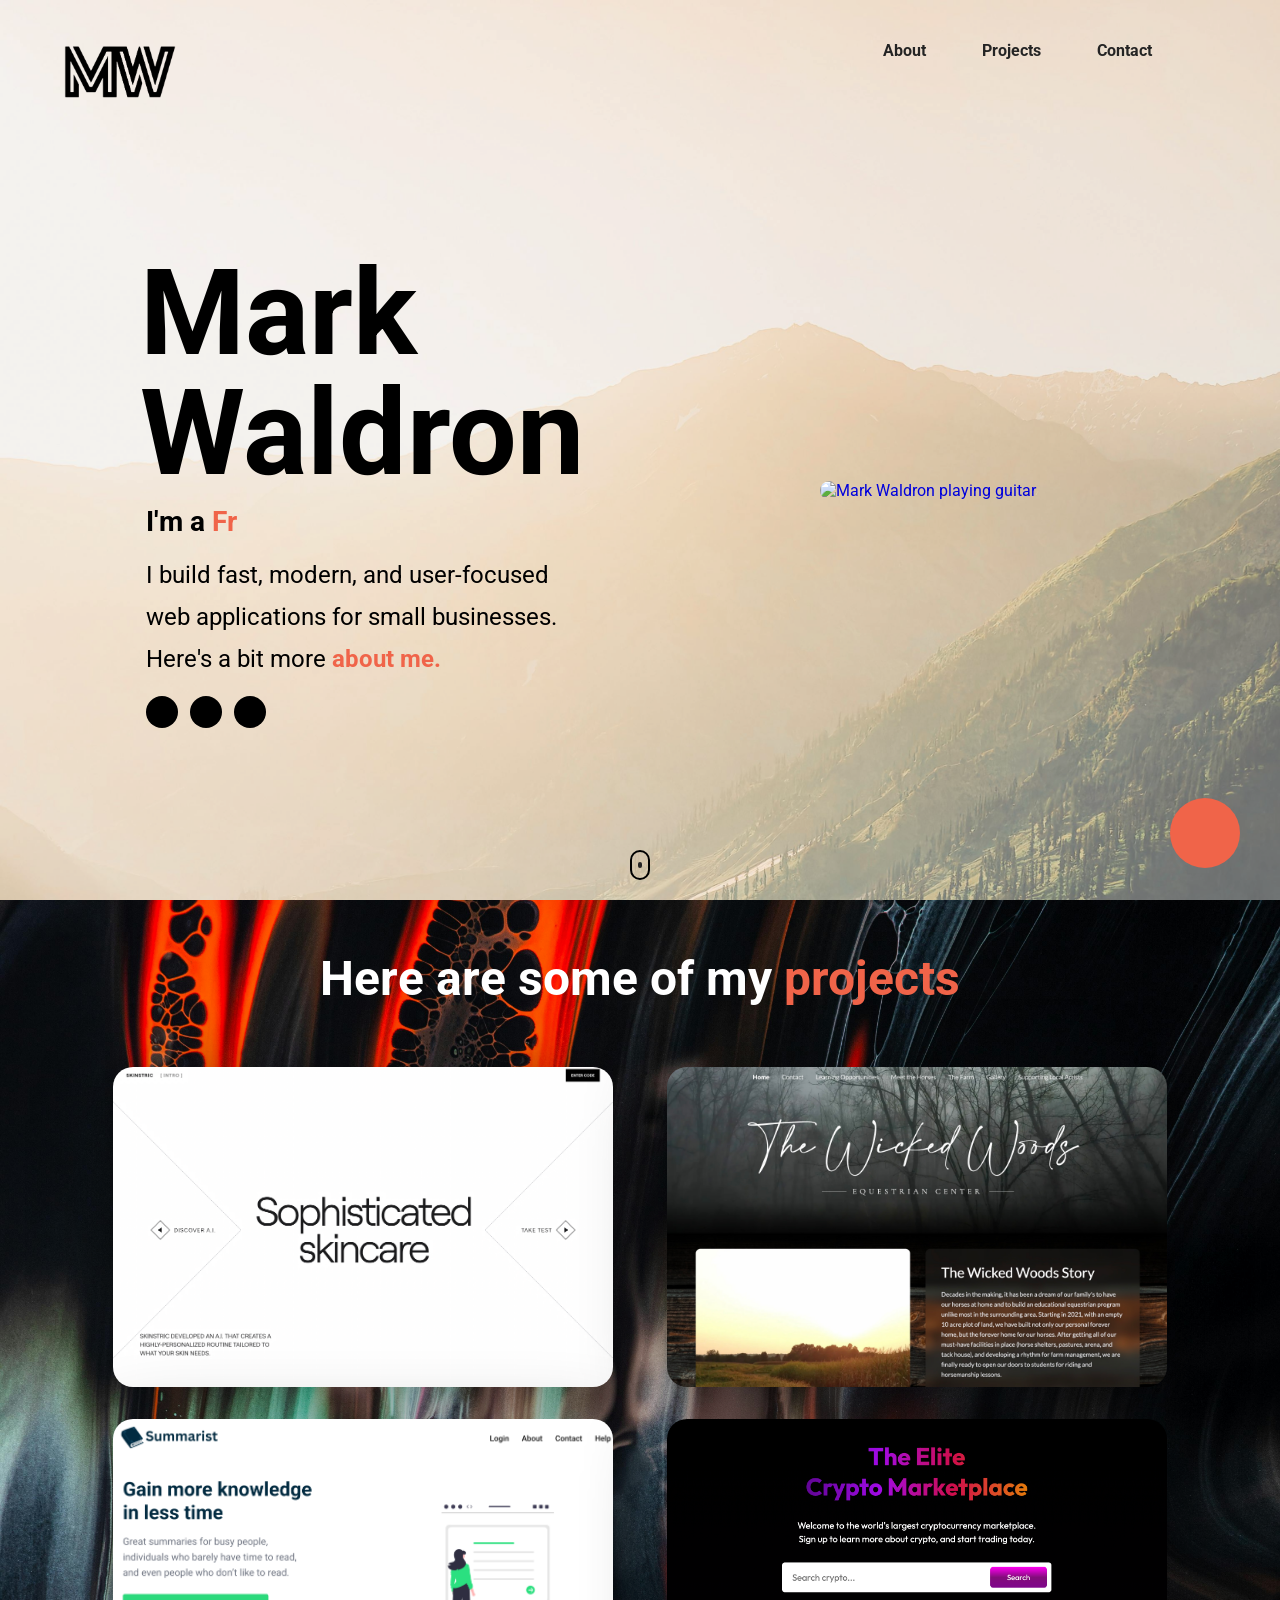
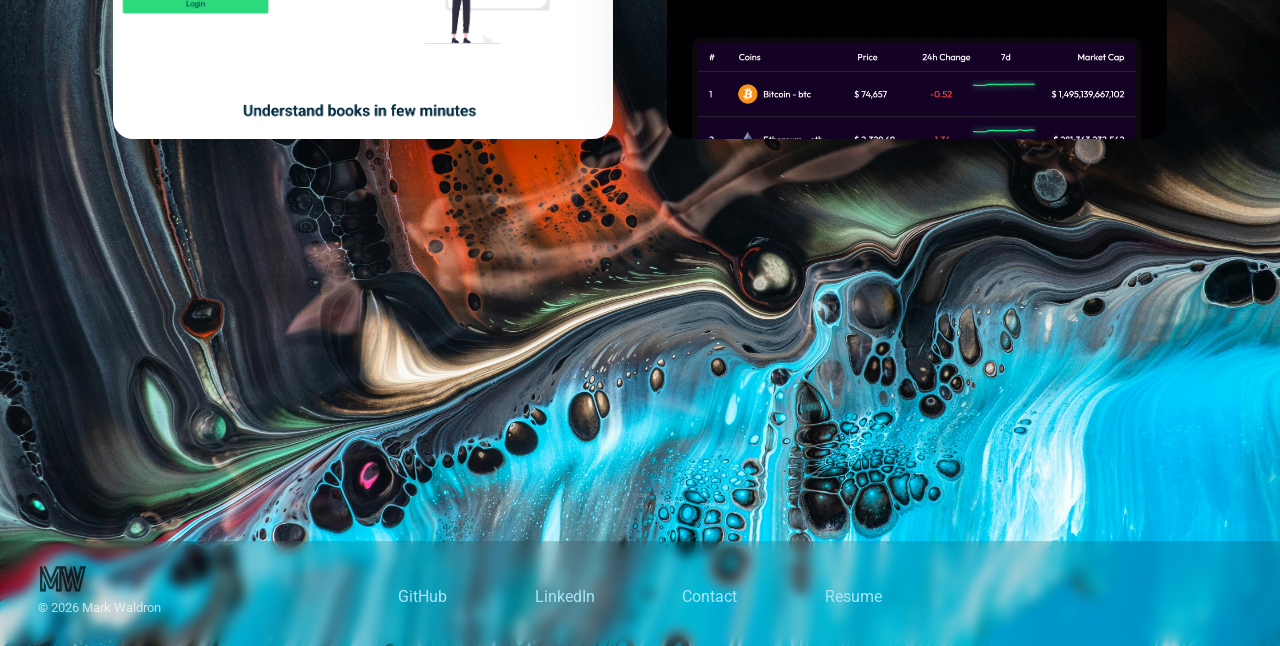
==== index.html @ e9e982b7 "menu close" ====
<!doctype html>
<html lang="en">
  <head>
    <meta charset="UTF-8" />
    <meta name="viewport" content="width=device-width, initial-scale=1.0" />
    <title>Mark Waldron</title>

    <link rel="stylesheet" href="styles.css" />

    <script
      src="https://kit.fontawesome.com/a09c87c1d7.js"
      crossorigin="anonymous"
    ></script>
  </head>

  <body>
    <!-- MATRIX BACKGROUND -->
    <canvas id="matrix-back"></canvas>
    <canvas id="matrix-mid"></canvas>
    <canvas id="matrix-front"></canvas>

    <section id="landing-page">
      <nav>
        <div class="logo-wrapper">
          <a href="about.html" class="page-link">
            <img
              id="personal-logo"
              class="logo"
              src="./assets/MW-Logo.png"
              alt="MW Logo"
            />
          </a>
        </div>

        <div class="nav__menu-btn" onclick="toggleMenu()">
          <span></span>
          <span></span>
          <span></span>
        </div>

        <ul class="nav__link--list">
          <li class="nav__link">
            <a
              href="about.html"
              class="nav__link--anchor page-link link__hover-effect link__hover-effect--black"
              onclick="toggleMenu()"
            >
              About
            </a>
          </li>

          <li class="nav__link" onclick="toggleMenu()">
            <a
              href="#projects"
              class="nav__link--anchor link__hover-effect link__hover-effect--black"
            >
              Projects
            </a>
          </li>

          <li
            class="nav__link"
            onclick="
              toggleModal();
              toggleMenu();
            "
          >
            <a
              href="javascript:void(0)"
              class="nav__link--anchor link__hover-effect link__hover-effect--black"
            >
              Contact
            </a>
          </li>

          <li
            class="nav__link click"
            onclick="
              toggleContrast();
              toggleMenu();
            "
          >
            <a
              href="javascript:void(0)"
              class="nav__link--anchor link__hover-effect link__hover-effect--black"
            >
              <span class="theme-toggle">
                <!-- Desktop (icon only) -->
                <span class="desktop-only">
                  <i class="fa-solid fa-circle-half-stroke"></i>
                </span>

                <!-- Mobile (icon + text) -->
                <span class="mobile-only">
                  <i class="fa-solid fa-circle-half-stroke"></i>
                  <span class="theme-text">Dark Mode</span>
                </span>
              </span>
            </a>
          </li>
        </ul>
      </nav>

      <header class="header">
        <div class="header__container">
          <!-- LEFT: TEXT -->
          <div class="header__content">
            <h1 class="title">Mark Waldron</h1>

            <h2 class="subtitle">I'm a <span class="typing orange"></span></h2>

            <p class="header__para">
              I build fast, modern, and user-focused web applications for small
              businesses.
              <br />
              Here's a bit more
              <b><a href="about.html" class="orange page-link">about me.</a></b>
            </p>

            <div class="social__list">
              <a
                href="https://www.linkedin.com/in/mark-waldron-449940158"
                target="_blank"
                class="social__link click"
              >
                <i class="fa-brands fa-linkedin"></i>
              </a>

              <a
                href="https://github.com/markwaldron7string"
                target="_blank"
                class="social__link click"
              >
                <i class="fa-brands fa-github"></i>
              </a>

              <a
                href="./assets/resume.docx.pdf"
                target="_blank"
                class="social__link click"
              >
                <i class="fa-solid fa-file-lines"></i>
              </a>
            </div>
          </div>

          <!-- RIGHT: IMAGE -->
          <div class="header__img-wrapper">
            <a href="about.html" class="page-link">
              <img
                src="./assets/8string.png"
                alt="Mark Waldron playing guitar"
                class="header__img"
              />
            </a>
          </div>
        </div>
      </header>

      <button class="mail__btn click" onclick="openModalFromBottom()">
        <i class="fa-solid fa-envelope"></i>
      </button>

      <a
        href="#projects"
        class="scroll"
        class="page-link"
        onclick="scrollToProjects(event)"
      >
        <div class="scroll__icon"></div>
      </a>

      <!-- MODAL -->
      <div class="modal">
        <div class="modal__half modal__about">
          <h3 class="modal__title">Mark Waldron</h3>
          <h4 class="modal__sub-title">Frontend Software Engineer</h4>
          <p class="modal__para">
            I help bring ideas to life through clean, modern websites that are
            fast, responsive, and easy to use. I work primarily with React and
            Next.js to build interfaces that not only look great, but perform
            reliably across devices.
            <br /><br />
            Whether you need a new site, a redesign, or improvements to an
            existing product, I focus on delivering solutions that feel polished
            and professional.
            <br /><br />
            Let's build something great together.
          </p>
        </div>

        <div class="modal__half modal__contact">
          <i class="fas fa-times modal__exit click" onclick="toggleModal()"></i>

          <h3 class="modal__title">Let's chat!</h3>
          <h4 class="modal__sub-title">I'm open to opportunities.</h4>

          <form id="contact__form">
            <input class="input" name="name" placeholder="Name" required />
            <input class="input" name="email" placeholder="Email" required />
            <textarea
              class="input"
              name="message"
              placeholder="Message"
              required
            ></textarea>

            <input
              type="hidden"
              name="_subject"
              value="New message from your website!"
            />

            <button class="form__submit">Submit</button>
          </form>

          <div class="modal__overlay modal__overlay--loading">
            <i class="fas fa-spinner"></i>
          </div>

          <div class="modal__overlay modal__overlay--success">
            Message sent! I'll get back to you soon.
          </div>
        </div>
      </div>
    </section>

    <!-- PROJECTS -->
    <div class="projects-section__wrapper">
      <section id="projects">
        <div class="container">
          <div class="row">
            <h1 class="section__title">
              <span class="white">Here are some of my</span>
              <span class="orange">projects</span>
            </h1>
            <ul class="project__list">
              <!-- Skinstric -->
              <li class="project reveal">
                <a
                  href="https://skinstric-app-tau.vercel.app/"
                  target="_blank"
                  class="project__link"
                >
                  <div class="project__wrapper">
                    <button class="project__info-btn">
                      <i class="fa-solid fa-info"></i>
                    </button>
                    <img
                      src="./assets/skinstric.png"
                      class="project__img"
                      alt="Skinstric"
                    />
                    <div class="project__wrapper--bg"></div>
                    <div class="project__description">
                      <h3 class="project__description--title">Skinstric</h3>
                      <h4 class="project__description--sub-title">
                        React, Next.js, Tailwind, AI Integration
                      </h4>
                      <p class="project__description--para">
                        AI-powered skincare analysis app with personalized
                        recommendations.
                      </p>
                    </div>
                  </div>
                </a>
              </li>
              <!-- Wicked Woods -->
              <li class="project reveal">
                <a
                  href="https://www.thewickedwoodsec.com/"
                  target="_blank"
                  class="project__link"
                >
                  <div class="project__wrapper">
                    <button class="project__info-btn">
                      <i class="fa-solid fa-info"></i>
                    </button>
                    <img
                      src="./assets/WickedWoods.jpg"
                      class="project__img"
                      alt="WickedWoods"
                    />
                    <div class="project__wrapper--bg"></div>
                    <div class="project__description">
                      <h3 class="project__description--title">
                        The Wicked Woods
                      </h3>
                      <h4 class="project__description--sub-title">
                        React, Next.js, Tailwind, Resend API Integration
                      </h4>
                      <p class="project__description--para">
                        Equestrian center for horse riding lessons and boarding.
                      </p>
                    </div>
                  </div>
                </a>
              </li>
              <!-- Summarist -->
              <li class="project reveal">
                <a
                  href="https://advanced-virtual-internship-pied.vercel.app/"
                  target="_blank"
                  class="project__link"
                >
                  <div class="project__wrapper">
                    <button class="project__info-btn">
                      <i class="fa-solid fa-info"></i>
                    </button>
                    <img
                      src="./assets/summarist.png"
                      class="project__img"
                      alt="Summarist"
                    />
                    <div class="project__wrapper--bg"></div>
                    <div class="project__description">
                      <h3 class="project__description--title">
                        Summarist Library
                      </h3>
                      <h4 class="project__description--sub-title">
                        React, Firebase, API Integration
                      </h4>
                      <p class="project__description--para">
                        Digital library platform that delivers summarized books
                        with authentication, dynamic routing, and clean UI
                        flows.
                      </p>
                    </div>
                  </div>
                </a>
              </li>
              <!-- Cryptogram -->
              <li class="project reveal">
                <a
                  href="https://cryptogram-six.vercel.app/"
                  target="_blank"
                  class="project__link"
                >
                  <div class="project__wrapper">
                    <button class="project__info-btn">
                      <i class="fa-solid fa-info"></i>
                    </button>
                    <img
                      src="./assets/cryptogram.png"
                      class="project__img"
                      alt="Cryptogram"
                    />
                    <div class="project__wrapper--bg"></div>
                    <div class="project__description">
                      <h3 class="project__description--title">Cryptogram</h3>
                      <h4 class="project__description--sub-title">
                        React, APIs, Charting
                      </h4>
                      <p class="project__description--para">
                        Cryptocurrency dashboard with live market data, trend
                        visualization, and interactive charts.
                      </p>
                    </div>
                  </div>
                </a>
              </li>

              <!-- Ultraverse -->
              <li class="project reveal">
                <a
                  href="https://mark-internship.vercel.app/"
                  target="_blank"
                  class="project__link"
                >
                  <div class="project__wrapper">
                    <button class="project__info-btn">
                      <i class="fa-solid fa-info"></i>
                    </button>
                    <img
                      src="./assets/ultraverse.png"
                      class="project__img"
                      alt="Ultraverse"
                    />
                    <div class="project__wrapper--bg"></div>
                    <div class="project__description">
                      <h3 class="project__description--title">
                        Ultraverse NFT
                      </h3>
                      <h4 class="project__description--sub-title">
                        React, APIs, Animations (AOS)
                      </h4>
                      <p class="project__description--para">
                        NFT landing page with modern design, animations, and
                        responsive layout showcasing digital assets.
                      </p>
                    </div>
                  </div>
                </a>
              </li>
            </ul>
          </div>
        </div>
      </section>
      <footer>
        <div class="container">
          <div class="row footer__row">
            <div class="footer__social--list">
              <a
                href="https://github.com/markwaldron7string"
                target="_blank"
                class="footer__social--link"
              >
                <i class="fa-brands fa-github"></i>
                <span>GitHub</span>
              </a>
              <a
                href="https://www.linkedin.com/in/mark-waldron-449940158"
                target="_blank"
                class="footer__social--link"
              >
                <i class="fa-brands fa-linkedin"></i>
                <span>LinkedIn</span>
              </a>
              <a href="#" onclick="toggleModal()" class="footer__social--link">
                <i class="fa-solid fa-envelope"></i>
                <span>Contact</span>
              </a>
              <a
                href="./assets/resume.docx.pdf"
                target="_blank"
                class="footer__social--link"
              >
                <i class="fa-solid fa-file-lines"></i>
                <span>Resume</span>
              </a>
            </div>
          </div>
          <div class="footer__copyright">
            © 2026 Mark Waldron
            <a href="about.html" class="page-link">
              <img
                class="footer__logo--img logo"
                src="./assets/MW-Logo.png"
                alt="MW Logo"
              />
            </a>
          </div>
        </div>
      </footer>
    </div>
    <script src="index.js?v=4"></script>
    <div class="page-transition"></div>
  </body>
</html>
---- styles.css ----
@import url("https://fonts.googleapis.com/css2?family=Roboto:ital,wght@0,100..900;1,100..900&display=swap");

* {
  margin: 0;
  padding: 0;
  box-sizing: border-box;
  font-family: "Roboto", sans-serif;
}

html {
  scroll-behavior: smooth;
  cursor: default;
}

body {
  margin: 0;
  background-color: white;
  transition: transform 0.4s ease, opacity 0.4s ease;
}

body.page-loaded {
  opacity: 1;
}

/* streak color */
:root {
  --matrix-color: 255, 55, 0;
}

body::after {
  content: "";
  position: fixed;
  inset: 0;
  pointer-events: none;
  z-index: -1;

  /* center is clearer, edges darker */
  background: radial-gradient(
    circle at center,
    rgba(0, 0, 0, 0) 0%,
    rgba(0, 0, 0, 0.3) 60%,
    rgba(0, 0, 0, 0.7) 100%
  );

  opacity: 0;
  transition: opacity 0.6s ease;
}

.dark-theme body::after {
  opacity: 1;
}

#personal-logo {
  width: 120px;
  height: auto;
  margin: 0 auto;
  padding-top: 48px;
  position: relative;
}

.subtitle {
  font-size: 28px;
  margin-bottom: 16px;
  padding-left: 6px;
}

li {
  list-style-type: none;
}

p {
  line-height: 1.5;
  font-size: 16px;
}

a {
  text-decoration: none;
}

button {
  cursor: pointer;
}

section {
  background-color: transparent;
  transition: all 300ms ease;
}

input,
textarea {
  width: 100%;
  background-color: #242424;
  color: white;
  outline: none;
  border: 1px solid #c0c4cc;
  border-top: none;
  border-left: none;
  border-right: none;
  height: 40px;
  transition: all 300ms ease;
}

textarea {
  resize: vertical;
  height: 100px;
  margin-top: 8px;
}

label {
  font-size: 14px;
  font-weight: bold;
}

input:hover,
textarea:hover {
  border-color: #dcdfe6;
}

input:focus,
textarea:focus {
  border-color: #f06449;
}

.container {
  padding: 50px 0;
  width: 100%;
}

.row {
  width: 100%;
  max-width: 1100px;
  margin: 0 auto;
  padding: 0 12px;
}

.click {
  cursor: pointer;
  transition: all 300ms ease;
}

.click:hover {
  transform: scale(1.1);
}

.click:active {
  transform: scale(0.8);
}

.title {
  font-size: 120px;
  margin-bottom: 12px;
  text-align: left;
  line-height: 1;
}

.white {
  color: white;
}
.orange {
  color: #f06449 !important;
}

#personal-logo {
  transform: none !important;
}

.link__hover-effect {
  position: relative;
}

.link__hover-effect:after {
  content: "";
  position: absolute;
  bottom: -3px;
  height: 3px;
  width: 0;
  right: 0;
  transition: all 300ms ease;
}

.link__hover-effect--white:after {
  background-color: #fff;
}

.link__hover-effect--black:after {
  background-color: #242424;
}

.link__hover-effect:hover:after {
  left: 0;
  width: 100%;
}

nav,
.scroll,
.header {
  opacity: 1;
  visibility: visible;
  transition: opacity 0.3s ease;
}

.modal--open .scroll,
.modal--open .header {
  opacity: 0;
  visibility: hidden;
  transition: all 400ms;
}
.dark-theme .title {
  color: rgba(240, 100, 73, 0.15); /* faint fill */

  text-shadow:
    0 0 1px rgba(240, 100, 73, 0.6),
    0 0 12px rgba(240, 100, 73, 0.6),
    0 0 24px rgba(240, 100, 73, 0.5);
}

.dark-theme .section__title,
.dark-theme .section__sub-title,
.dark-theme .subtitle,
.dark-theme .nav__link--anchor,
.dark-theme .fa-circle-half-stroke,
.dark-theme .header__para {
  color: white;
}
.dark-theme {
  background-color: #0a0a0a;
}
.dark-theme #matrix {
  opacity: 1;
}
.dark-theme .logo {
  filter: brightness(0) saturate(100%) invert(53%) sepia(79%) saturate(495%) hue-rotate(327deg) brightness(96%) contrast(92%);
}
.dark-theme .scroll__icon {
  border-color: white;
}
.dark-theme .scroll__icon:after,
.dark-theme .link__hover-effect--black:after {
  background-color: white;
}
.dark-theme .mail__btn {
  background-color: #f06449;
  color: black;
}
.dark-theme .mail__btn:hover {
  transform: translateY(-4px);
  box-shadow: 0 10px 25px rgb(190, 110, 48);
}
.dark-theme .orange {
  color: #ff7a5c;
  text-shadow: 0 0 10px rgba(240, 100, 73, 0.4);
}
.dark-theme .social__link {
  color: black;
}

.reveal {
  opacity: 0;
  transform: translateY(40px);
  transition: all 0.8s ease;
}

.reveal--visible {
  opacity: 1;
  transform: translateY(0);
}

.project:nth-child(1) { transition-delay: 0.1s; }
.project:nth-child(2) { transition-delay: 0.2s; }
.project:nth-child(3) { transition-delay: 0.3s; }
.project:nth-child(4) { transition-delay: 0.4s; }

/*

    LANDING PAGE

*/

#landing-page,
.projects-section__wrapper {
  overflow: hidden;
}

#landing-page {
  position: relative;
  min-height: 100svh;
  display: flex;
  flex-direction: column;
  height: auto;
  overflow: hidden;
  z-index: 0;
  background-image: url('./assets/landing.jpg');
  background-size: cover;
  background-position: center;
  background-repeat: no-repeat;
}

#landing-page::before {
  content: "";
  position: absolute;
  inset: 0;
  background: rgba(255, 255, 255, 0.35);
  pointer-events: none;
  z-index: 0;
}

nav,
.header {
  position: relative;
  z-index: 1;
}

.projects-section__wrapper {
  position: relative;
  min-height: 100vh;
  background-image: url('./assets/projects.jpg');
  background-size: cover;
  background-position: center;
  background-repeat: no-repeat;
}

.dark-theme .projects-section__wrapper {
  background: none !important;
}

.projects-section__wrapper::before {
  display: none;
}

#projects {
  position: relative;
}

#projects::before {
  content: "";
  position: absolute;
  inset: 0;
  z-index: 1;
  pointer-events: none;
}

#projects .container {
  position: relative;
  z-index: 2;
}

.dark-theme #landing-page {
  background: none;
}

.dark-theme #landing-page::before {
  display: none !important;
}

#matrix {
  position: fixed;
  top: 0;
  left: 0;
  width: 100%;
  height: 100%;
  z-index: -1;
  opacity: 0;
  transition: opacity 0.9s ease;
}

#matrix-back,
#matrix-mid,
#matrix-front {
  position: fixed;
  top: 0;
  left: 0;
  width: 100%;
  height: 100%;
  pointer-events: none;
  opacity: 0;
  transition: opacity 0.6s ease;
}

#matrix-back {
  z-index: -3;
  filter: blur(1px);
}

#matrix-mid {
  z-index: -2;
  filter: blur(1px);
}

#matrix-front {
  z-index: -1;
  filter: blur(1px);
}

.dark-theme #matrix-back,
.dark-theme #matrix-mid,
.dark-theme #matrix-front {
  opacity: 1;
}

.header {
  min-height: 100svh;
  display: flex;
  align-items: center;
  justify-content: center;
  width: 100%;
  padding: 100px 20px 40px;
  position: relative;
  z-index: 2;
}

.header__para {
  font-size: 24px;
  line-height: 1.75;
  max-width: 450px;
  padding-left: 6px;
}

.header__container {
  display: flex;
  align-items: center;
  justify-content: space-between;
  gap: 48px;
  width: 100%;
  max-width: 1000px;
  transform: translateY(-40px);
}

/* TEXT SIDE */
.header__content {
  flex: 1;
}

/* IMAGE SIDE */
.header__img-wrapper {
  flex: 1;
  max-width: 320px;
  width: 100%;
}

.header__img {
  width: 100%;
  max-width: 100%;
  height: auto;
  display: block;
  border-radius: 16px;
  object-fit: cover;

  /* subtle premium effect */
  filter: grayscale(10%) contrast(105%);
  transition: all 0.3s ease;
}

.header__img:hover {
  filter: none;
  transform: scale(1.02);
}

.social__list {
  margin-top: 16px;
  display: flex;
  padding-left: 6px;
}

.social__link {
  background-color: black;
  color: white;
  padding: 6px;
  width: 32px;
  height: 32px;
  font-size: 20px;
  margin-right: 12px;
  display: flex;
  justify-content: center;
  align-items: center;
  border-radius: 50%;
}
.dark-theme .social__link {
  background-color: rgb(216, 216, 216);
  color: black;
  font-size: 21px;
}

.mail__btn {
  width: 70px;
  height: 70px;
  font-size: 32px;
  border-radius: 50%;
  border: none;
  background-color: #f06449;
  color: white;
  position: fixed;
  z-index: 1000;
  bottom: 32px;
  right: 40px;
  transition:
    transform 0.3s ease,
    box-shadow 0.3s ease;
}
.mail__btn:hover {
  transform: translateY(-4px);
  box-shadow: 0 10px 25px rgba(0, 0, 0, 0.3);
}

.scroll {
  position: absolute;
  pointer-events: auto;
  z-index: 10;
  bottom: 20px;
  left: 50%;
  transform: translateX(-50%);
}

.scroll__icon {
  width: 20px;
  height: 30px;
  border: 2px solid black;
  border-radius: 24px;
  display: flex;
  align-items: center;
  justify-content: center;
}

.scroll__icon:after {
  content: "";
  width: 4px;
  height: 6px;
  background-color: #242424;
  border-radius: 2px;
  animation: scroll 1000ms infinite alternate-reverse;
}

@keyframes scroll {
  0% {
    transform: translateY(3px);
  }

  100% {
    transform: translateY(-3px);
  }
}

/*

    NAVIGATION

*/

nav {
  display: flex;
  justify-content: space-between;
  align-items: center;
  position: relative;
  z-index: 2;
  width: 100%;
  max-width: 1200px;
  margin: 0 auto;
  height: 100px;
  padding: 0 20px;
}

.nav__close {
  top: 24px;
  right: 24px;
  font-size: 28px;
  cursor: pointer;
}

.nav__link--list {
  display: flex;
  align-items: center;
  gap: 32px;
  margin-left: auto;
  z-index: 1000;
}

.nav__link {
  margin: 0 12px;
}

.nav__link--anchor {
  text-decoration: none;
  font-size: 16px;
  color: #242424;
  font-weight: 700;
  display: inline-block;
  transition: transform 0.25s ease;
}
.nav__link--anchor::after {
  display: none;
}
.nav__link--anchor:hover {
  transform: scale(1.15);
}

.fa-circle-half-stroke {
  font-size: 20px;
}

/* HAMBURGER */
.nav__menu-btn {
  display: none;
  flex-direction: column;
  gap: 5px;
  cursor: pointer;
  position: relative;
  z-index: 3000;
}

.nav__menu-btn span {
  display: block;
  width: 24px;
  height: 3px;
  background: #242424;
  transition: all 0.3s ease;
  transform-origin: center;
}

.dark-theme .nav__menu-btn span {
  background: white;
}

.menu--open .nav__menu-btn {
  position: fixed;
  top: 20px;
  right: 20px;
  z-index: 3000;
}

.menu--open .nav__menu-btn span {
  transition: all 0.3s ease !important;
}

.menu--open .header {
  pointer-events: none;
  z-index: 0;
  transition: opacity 0.2s ease;
}

/* 🔥 Animate to X */
.menu--open .nav__menu-btn span:nth-child(1) {
  transform: rotate(45deg) translate(5px, 5px);
}

.menu--open .nav__menu-btn span:nth-child(2) {
  opacity: 0;
}

.menu--open .nav__menu-btn span:nth-child(3) {
  transform: rotate(-45deg) translate(6px, -6px);
}

/* PAGE TRANSITION */

.page-transition {
  position: fixed;
  inset: 0;
  background: #0a0a0a; /* matches your dark theme */
  z-index: 9999;

  opacity: 0;
  pointer-events: none;

  transition: opacity 0.35s ease;
}

.page-transition.active {
  opacity: 1;
  pointer-events: all;
}

/* MODAL */
.modal {
  position: absolute;
  top: 50%;
  left: 50%;
  transform: translate(-50%, -50%);
  width: 90%;
  max-width: 1100px;
  height: 700px;
  border-radius: 20px;
  overflow: hidden;
  display: flex;
  visibility: hidden;
  z-index: -1;
  transition:
    visibility 1s,
    z-index 1s,
    box-shadow 0.5s ease;
}
.modal--open {
  overflow: hidden;
}
.modal--open .modal {
  z-index: 60;
  box-shadow: 0 20px 80px 0 rgb(0, 0, 0, 0.55);
  visibility: visible;
}
.modal--open .about {
  opacity: 0;
  visibility: hidden;
  transition: all 400ms;
}

.modal__half {
  width: 50%;
  padding: 40px 72px;
  display: flex;
  flex-direction: column;
  justify-content: flex-start;
  position: relative;
  transition: all 300ms ease-in;
}

.modal--open .modal__about,
.modal--open .modal__contact {
  transform: translateX(0%);
}

.modal__about {
  background-color: rgb(245, 245, 245);
  transform: translateX(-110%);
  height: 100vh;
}

.modal__languages {
  display: flex;
  flex-wrap: wrap;
}

.modal__language {
  width: 25%;
  padding: 16px;
  position: relative;
  display: flex;
  flex-direction: column;
  align-items: center;
  transition: all 300ms ease;
}

.modal__language:hover .language__name {
  transform: scale(1);
}

.modal__language:hover {
  filter: brightness(80%);
  transform: scale(0.9);
}

.language__name {
  position: absolute;
  bottom: -10px;
  transform: scale(0);
  transition: all 300ms ease;
}

.modal__language--img {
  width: 100%;
}

.modal__contact {
  position: relative;
  overflow: visible;
  background-color: #242424;
  color: white;
  transform: translateX(110%);
  z-index: 1;
}

.modal__title {
  font-size: 26px;
}

.modal__sub-title {
  margin: 12px 0 24px 0;
  font-size: 14px;
}

.modal__para {
  margin-bottom: 12px;
  line-height: 1.75;
}

.form__item {
  margin-bottom: 20px;
}

.form__submit {
  background-color: #f06449;
  border: 2px solid #f06449;
  color: white;
  font-weight: bold;
  width: 100%;
  max-width: 240px;
  padding: 12px 24px;
  font-size: 20px;
  transition: all 300ms ease;
}

.form__submit:hover {
  border-color: #fff;
  background-color: transparent;
}

.form__submit:active {
  border-color: #f06449;
  background-color: #f06449;
}

.modal__overlay {
  position: fixed;
  inset: 0;
  display: flex;
  justify-content: center;
  align-items: center;
  background: rgba(0, 0, 0, 0.9);
  color: white;
  font-size: 32px;
  font-weight: 600;
  text-align: center;
  opacity: 0;
  visibility: hidden;
  z-index: 9999;
  transition: opacity 300ms ease;
}

.modal__overlay.visible {
  opacity: 1;
  visibility: visible;
}

.modal__overlay--loading {
  background-color: #242424;
  font-size: 80px;
}

.modal__overlay--success {
  background-color: black;
  font-size: 40px;
  font-weight: 700;
  text-align: center;
  padding: 28px;
}

.modal__overlay--visible {
  z-index: 1;
  display: flex;
}

.fa-spinner {
  animation: spinner 750ms infinite linear;
}

@keyframes spinner {
  0% {
    transform: rotate(0);
  }
  100% {
    transform: rotate(360deg);
  }
}

.modal__exit {
  position: absolute;
  top: 30px;
  right: 40px;
  color: #fff;
  font-size: 18px;
  z-index: 100;
}

/*

    PROJECTS

*/
.project__list {
  display: grid;
  grid-template-columns: repeat(2, 1fr);
  gap: 32px;
}

.section__title {
  text-align: center;
  font-size: 48px;
  margin-bottom: 60px;
}

.project__img {
  width: 100%;
  height: 320px;
  display: block;
  object-fit: cover;
  transition: all 600ms ease;
}


.project__wrapper {
  width: 100%;
  max-width: 500px;
  margin: 0 auto;
  pointer-events: auto;
  position: relative;
  border-radius: 20px;
  box-shadow: 0 20px 80px 0 rgb(0, 0, 0, 0.45);
  overflow: hidden;
}

.project__wrapper:hover .project__description {
  opacity: 1;
  transform: translateY(-50%);
}

.project__wrapper:hover .project__img {
  transform: scale(1.07);
  filter: blur(5px);
}

.project__description {
  position: absolute;
  top: 50%;
  left: 40px;
  transform: translateY(100%);
  opacity: 0;
  transition:
    opacity 300ms,
    transform 450ms ease;
  color: white;
  max-width: 400px;
}

.project__wrapper:hover .project__wrapper--bg {
  opacity: 0.7;
}

.project__wrapper--bg {
  position: absolute;
  top: 0;
  left: 0;
  width: 100%;
  height: 100%;
  background-color: #1c1d25;
  opacity: 0;
  transition: all 450ms ease;
}

.project__description--title {
  font-size: 28px;
}

.project__description--sub-title {
  margin-top: 8px;
}

.project__description--para {
  font-size: 14px;
  margin: 16px 0;
}

.project__link {
  display: flex;
  justify-content: center;
  color: inherit;
  pointer-events: none;
}

.project__link:active .project__wrapper {
  transform: scale(0.98);
}

/*

    FOOTER

*/

footer {
  position: relative;
  background: rgba(0, 0, 0, 0.15); /* subtle, not white */
  backdrop-filter: blur(6px);
  display: flex;
  padding: 24px 0;
}

footer .container {
  padding: 16px 0;
}

.dark-theme footer {
  background: rgba(255, 255, 255, 0.095);
  backdrop-filter: blur(7px);
}

.footer__row {
  display: flex;
  flex-direction: column;
  align-items: center;
  position: relative;
  width: 100%;
}

.footer__social--list {
  width: 100%;
  max-width: 500px;
  display: flex;
  justify-content: space-around;
  gap: 72px;
}

.footer__social--link {
  color: #a9e4f3;
  display: flex;
  flex-direction: column;
  align-items: center;
  text-decoration: none;
  font-size: 16px;
  gap: 6px;
  transition: all 0.3s ease;
}
.footer__social--link i {
  font-size: 22px;
  color: #6c9cc1;
  transition: all 0.3s ease;
}
.footer__social--link:hover {
  transform: translateY(-4px) scale(1.05);
}

.footer__social--link:hover i {
  color: #f06449;
}
.dark-theme .footer__social--link:hover {
  color: #f06449;
}
.dark-theme .footer__social--link:hover i {
  color: #f06449;
  filter: drop-shadow(0 0 6px rgba(240, 100, 73, 0.5));
}
.dark-theme .footer__social--link {
  color: white;
}
.dark-theme .footer__social--link i {
  color: white;
}

.footer__logo--img {
  width: 50px;
  height: 30px;
  display: block;
  transition: filter 0.3s ease;
}
.dark-theme .footer__logo--img {
  filter: brightness(0) invert(1);

}

.footer__copyright a:hover .footer__logo--img {
  filter: brightness(0) saturate(60%) invert(35%) sepia(4%) saturate(100%) hue-rotate(45deg);
  transition: filter 0.3s ease;
}
.dark-theme .footer__copyright a:hover .footer__logo--img {
  filter: brightness(0) saturate(100%) invert(55%) sepia(24%) saturate(500%) hue-rotate(5deg);
  transition: filter 0.3s ease;
}

.footer__copyright {
  font-size: 13px;
  color: rgb(255, 255, 255);
  opacity: 0.7;
  position: absolute;
  display: flex;
  flex-direction: column-reverse;
  gap: 6px;
  left: 3%;
  bottom: 30%;
}

.footer__copyright a {
  display: inline-flex;
  width: fit-content;
  flex: 0 0 auto;
}

.dark-theme .footer__copyright {
  color: #c6b3af;
}

.mobile-only { display: none; }

.project__info-btn {
  display: none;
}

/* 1024px */
@media (max-width: 1024px) {

  .footer__social--list {
    gap: 48px;
  }

  .footer__social--link {
    font-size: 14px;
  }

  .footer__social--link i {
    font-size: 20px;
    color: black;
  }

  .footer__logo--img {
    width: 40px;
    height: 24px;
  }
}

@media (min-width: 769px) {
  #landing-page {
    height: 100svh;
  }
  .header {
    align-items: center;
  }

  .header__container {
    transform: translateY(-90px);
  }
}

/* SMALL PHONES, TABLETS, LARGE SMARTPHONES */
@media (max-width: 768px) {
    .header {
    padding-top: 120px;
    min-height: auto;
  }

  .header__container {
    flex-direction: column;
    text-align: center;
    gap: 24px;
    transform: translateY(-20px);
  }

  .social__list {
    justify-content: center;
  }

  .title {
    font-size: 44px;
  }

  .header__para {
    font-size: 16px;
    max-width: 320px;
    margin: 0 auto;
  }

  .header__img-wrapper {
    max-width: 180px;
    margin: 0 auto;
  }

  .desktop-only { display: none; }
  .mobile-only { display: inline; }
  .modal {
    top: 0;
    left: 0;
    transform: none;
    height: auto;
    width: 100%;
    flex-direction: column-reverse;
    border-radius: 0;
  }
  .modal__half {
    width: 100%;
  }
  .project__list {
    grid-template-columns: 1fr;
  }

  .project__img {
    height: 200px;
  }

  .project__info-btn {
    display: flex;
    position: absolute;
    top: 12px;
    right: 12px;
    z-index: 5;
    width: 32px;
    height: 32px;
    border-radius: 50%;
    background: rgba(0,0,0,0.7);
    color: white;
    border: none;
    align-items: center;
    justify-content: center;
    font-size: 14px;
  }

  /* disable hover behavior on mobile */
  .project__wrapper:hover .project__description {
    opacity: 0;
    transform: translateY(100%);
  }

  .project__wrapper:hover .project__wrapper--bg {
    opacity: 0;
  }

  /* ACTIVE STATE (click replaces hover) */
  .project__wrapper.active .project__description {
    opacity: 1;
    transform: translateY(-50%);
  }

  .project__wrapper:hover .project__img {
    transform: none;
    filter: none;
  }

  .project__wrapper.active .project__wrapper--bg {
    opacity: 0.7;
  }
  
  .nav__menu-btn {
    display: flex;
  }

  .mail__btn {
    display: none;
  }

  .nav__link--list {
    position: fixed;
    top: 0;
    left: 0;
    width: 100%;
    transform: translateY(-100%);
    opacity: 0;
    transition: transform 0.4s ease, opacity 0.3s ease;
    padding: calc(56px + env(safe-area-inset-top)) 0 56px;
    min-height: 240px;
    display: flex;
    flex-direction: column;
    align-items: center;
    gap: 24px;
    background: rgba(255, 255, 255, 0.15);
    backdrop-filter: blur(10px);
    z-index: 2000;
  }
   .dark-theme .nav__link--list {
    background: rgba(36, 36, 36, 0.25);
    backdrop-filter: blur(10px);
  }

  .menu--open .nav__link--list {
    transform: translateY(0);
    opacity: 1;
  }

  .nav__link {
    margin: 16px 0;
  }

  footer {
    padding: 0px 0 20px;
  }

  .footer__row {
    display: flex;
    flex-direction: column;
    align-items: center;
    justify-content: center;
    gap: 12px;
    margin-top: 12px;
  }

  .footer__social--list {
    justify-content: center;
    flex-wrap: wrap;
    gap: 40px;
    padding-bottom: 8px;
  }

  .footer__social--link {
    color: black;
  }
  
  .footer__logo--img {
    margin: 6px auto 4px;
  }

  .footer__copyright {
    position: static; 
    display: flex;
    flex-direction: column-reverse;
    align-items: center;
    justify-content: center;
    text-align: center;
    margin-top: 16px;
    gap: 6px;
  }
  .footer__copyright a {
    display: inline-block;
  }
}

@media (max-width: 600px) {
  .title {
    font-size: 62px;
  }
}

/* SMALL PHONES */
@media (max-width: 480px) {
  .title {
    font-size: 40px;
    line-height: 1.1;
  }
  .header {
    padding-top: 100px;
    padding-bottom: 60px;
    display: flex;
    align-items: center;
    justify-content: center;
  }

  .header__container {
    flex-direction: column;
    gap: 16px;
  }
  .header__para {
    font-size: 15px;
    line-height: 1.5;
    max-width: 300px;
    margin: 0 auto;
    margin-bottom: 8px;
  }
  .header__img-wrapper {
    max-width: 150px;
    margin-top: 8px;
  }
  .header__links {
    margin-top: 12px;
    gap: 12px;
  }
  .project__description--para {
    display: none;
  }
  .project__description {
    left: 0;
    padding: 0;
    width: 100%;
    text-align: center;
  }
  .project__description--sub-title {
    margin-bottom: 8px;
  }
  .modal__half {
    padding: 40px;
  }
  .scroll {
    bottom: 16px;
  }
}

@media (max-width: 324px) {
  .header__img-wrapper {
    max-width: 160px;
  }
}
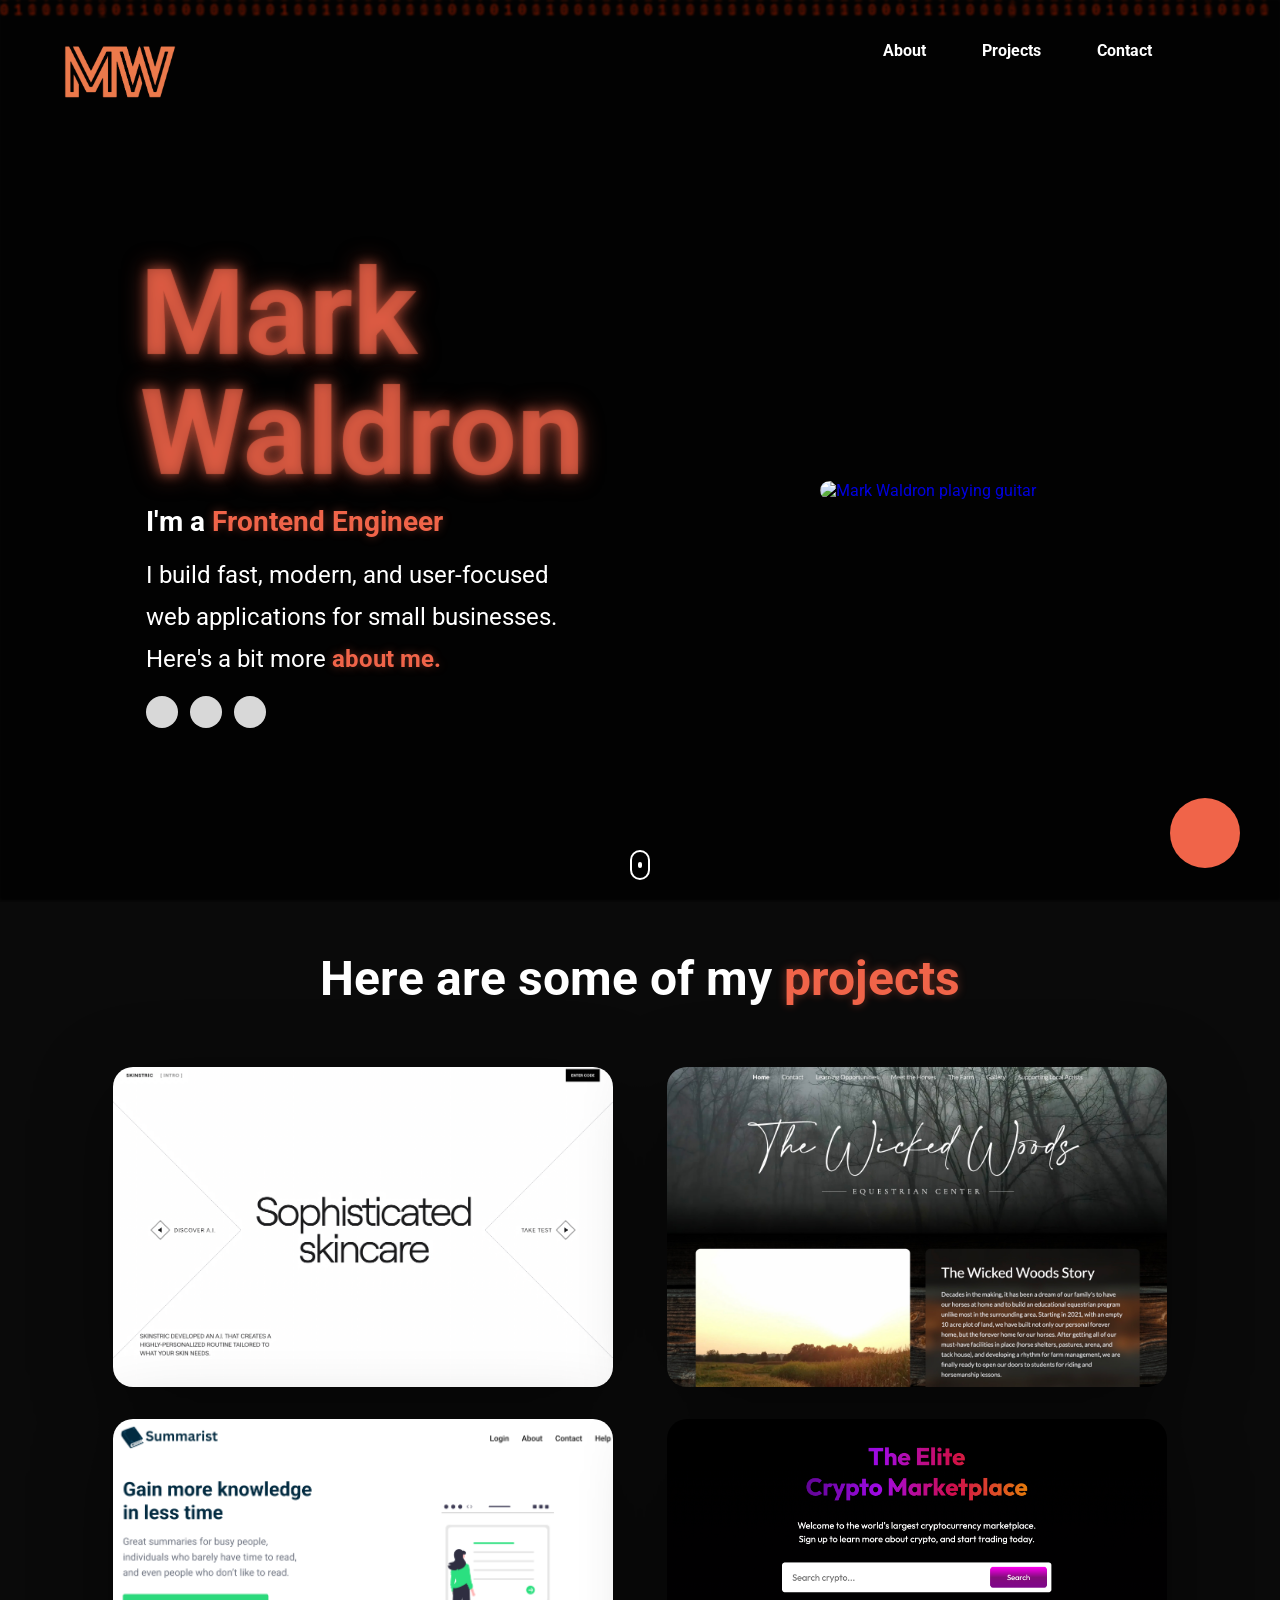
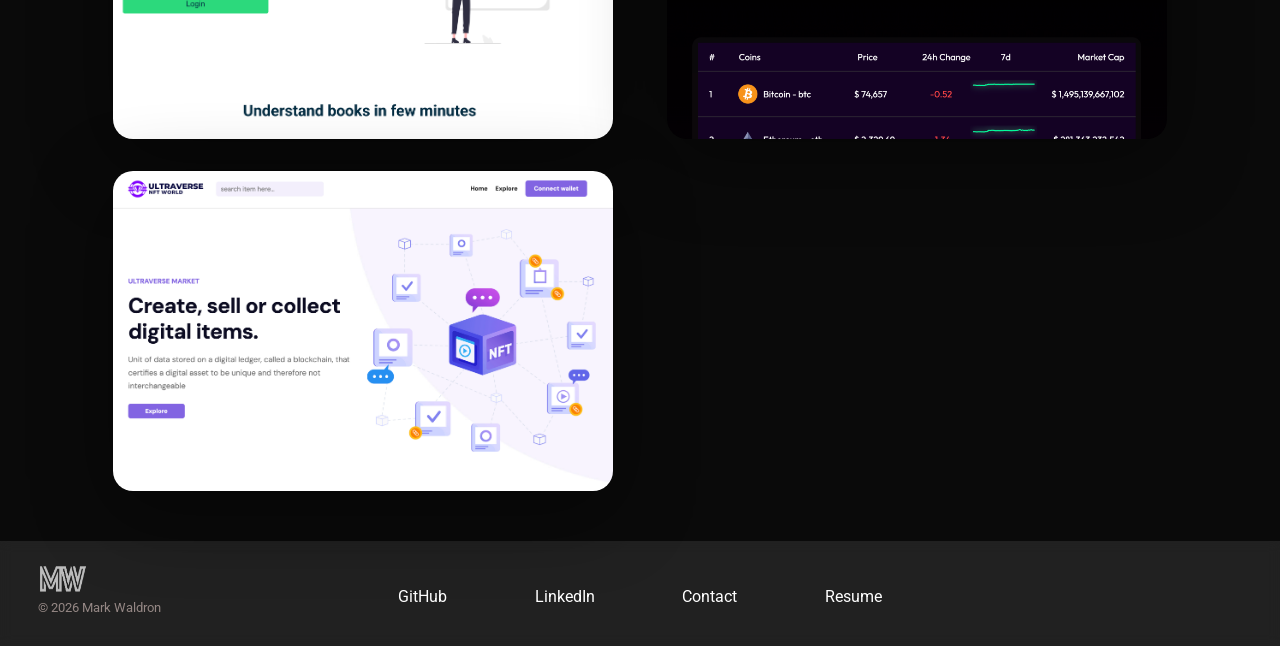
==== commit 6c11d8f7: "default dark" ====
--- a/index.html
+++ b/index.html
@@ -11,8 +11,12 @@
       src="https://kit.fontawesome.com/a09c87c1d7.js"
       crossorigin="anonymous"
     ></script>
+    <script>
+  if (localStorage.getItem("theme") !== "light") {
+    document.write('<style>body{background:#0a0a0a;color:white;}</style>');
+  }
+</script>
   </head>
-
   <body>
     <!-- MATRIX BACKGROUND -->
     <canvas id="matrix-back"></canvas>
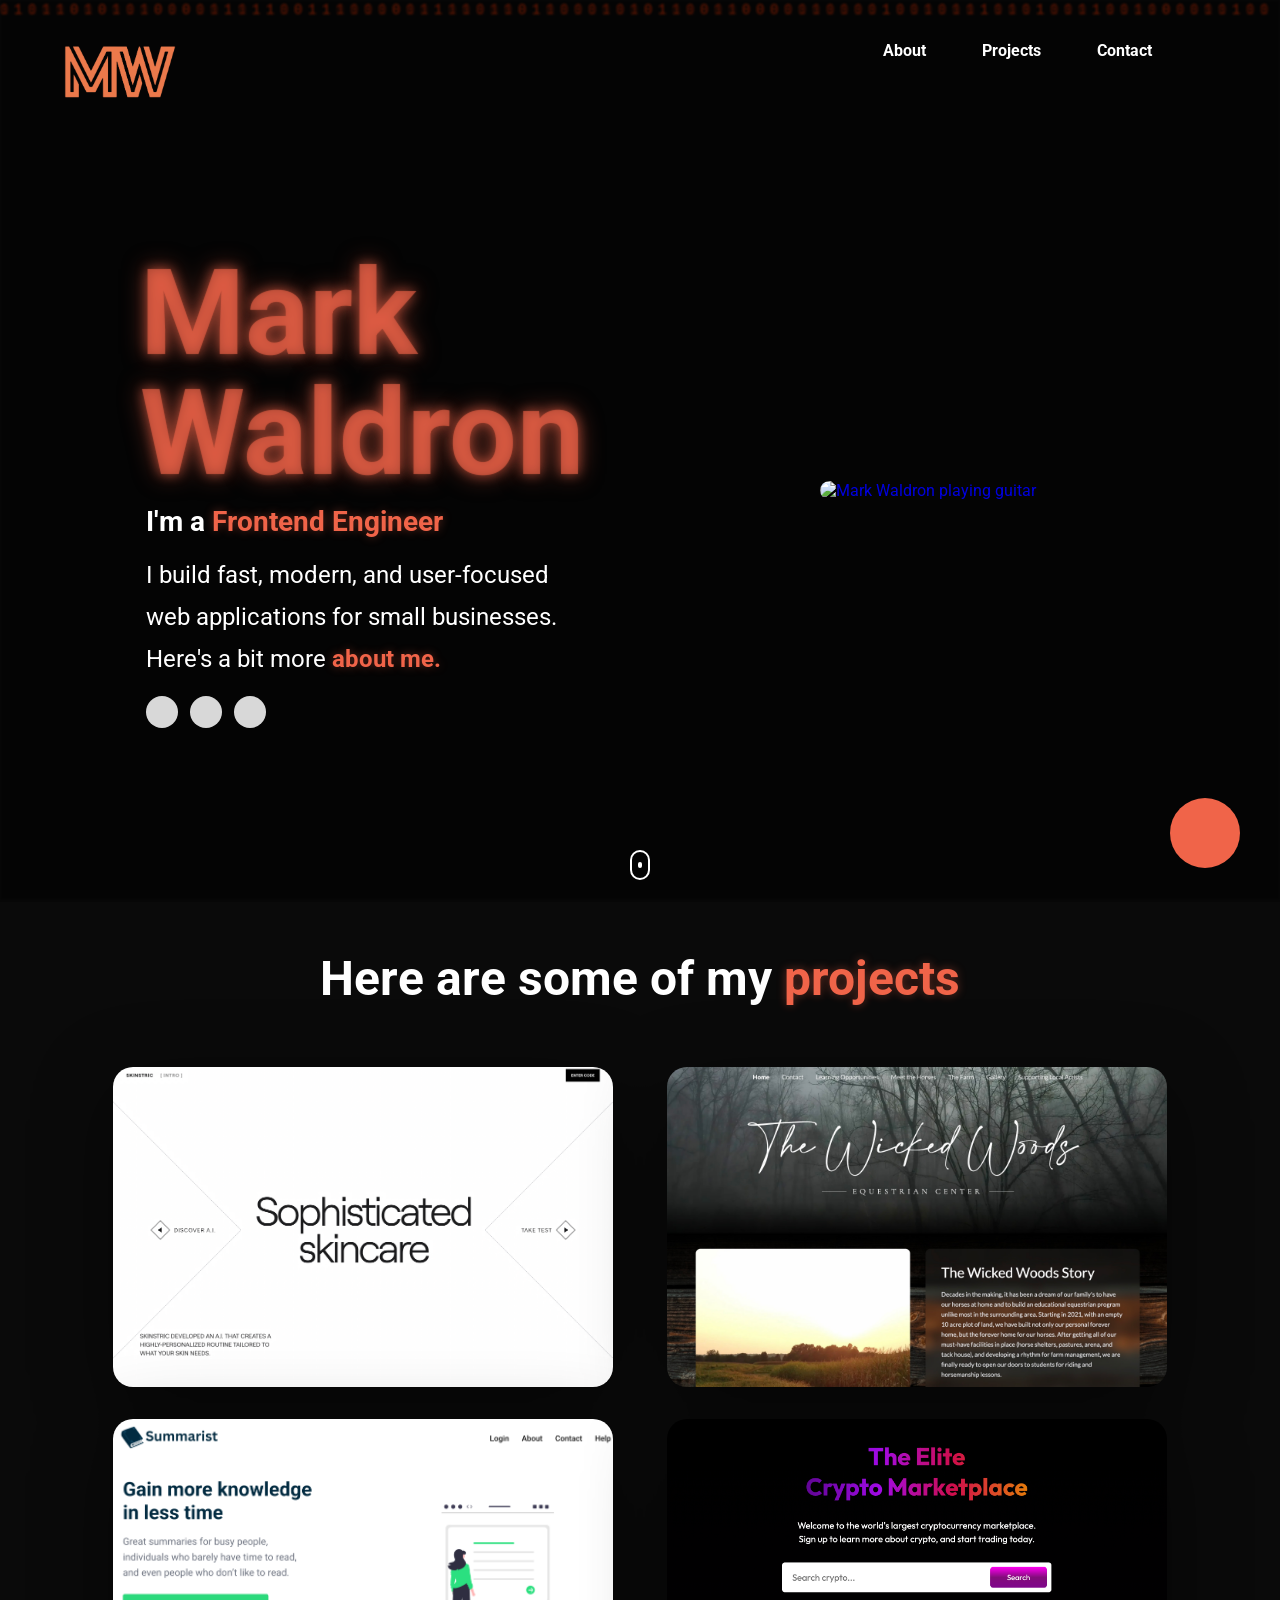
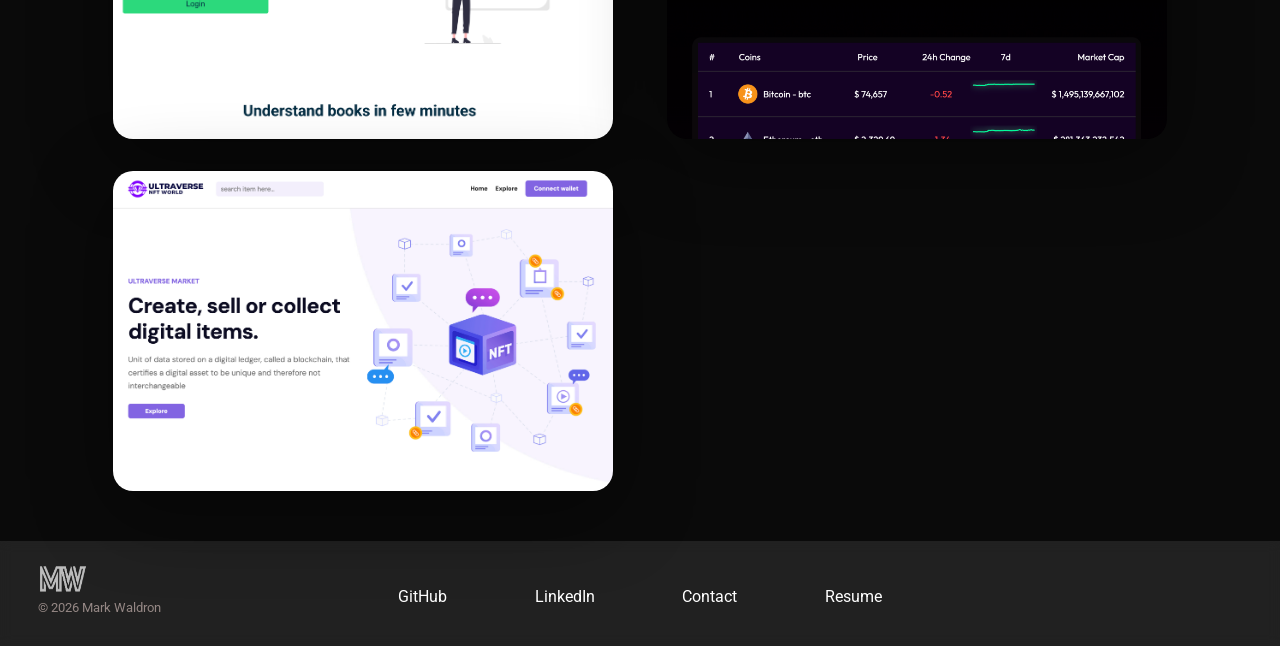
==== commit 005c8406: "praying" ====
--- a/index.html
+++ b/index.html
@@ -11,11 +11,6 @@
       src="https://kit.fontawesome.com/a09c87c1d7.js"
       crossorigin="anonymous"
     ></script>
-    <script>
-  if (localStorage.getItem("theme") !== "light") {
-    document.write('<style>body{background:#0a0a0a;color:white;}</style>');
-  }
-</script>
   </head>
   <body>
     <!-- MATRIX BACKGROUND -->
--- a/styles.css
+++ b/styles.css
@@ -16,6 +16,11 @@
   margin: 0;
   background-color: white;
   transition: transform 0.4s ease, opacity 0.4s ease;
+}
+
+.dark-theme-init body {
+  background: #0a0a0a;
+  color: white;
 }
 
 body.page-loaded {
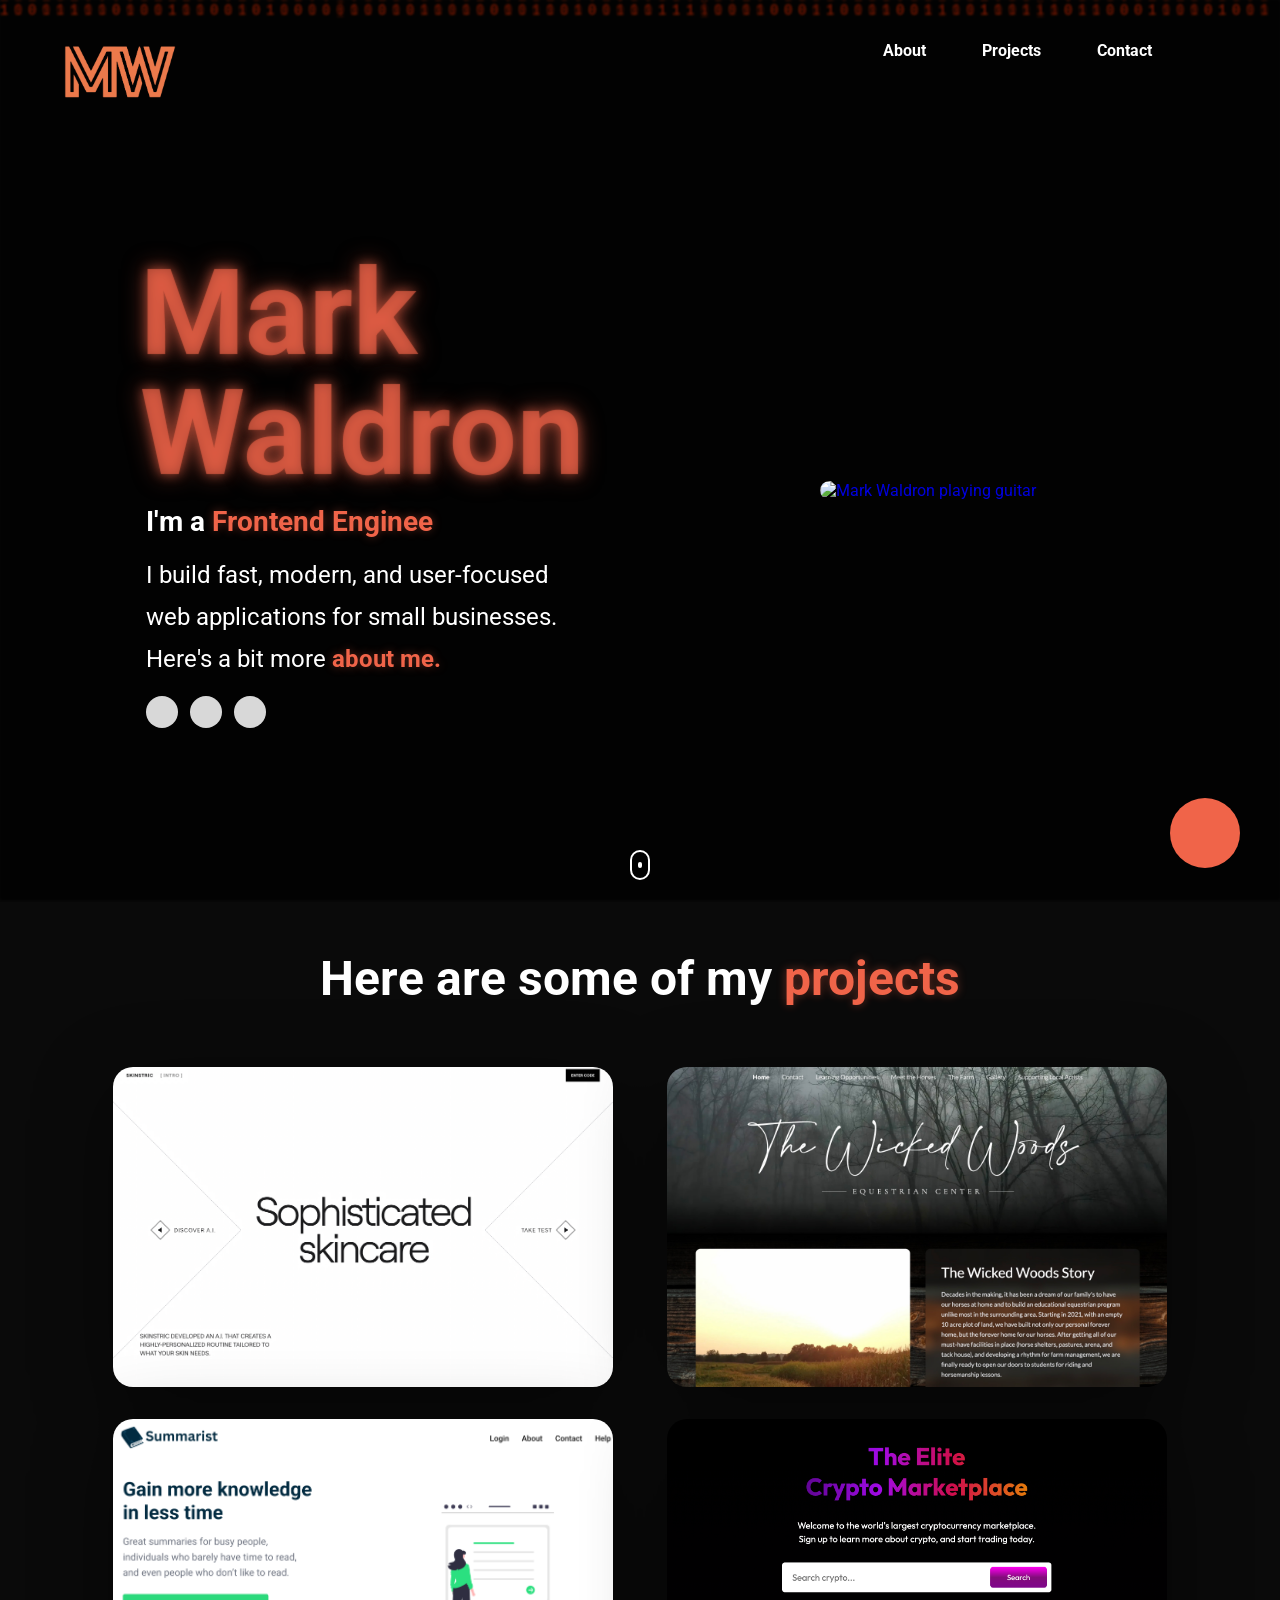
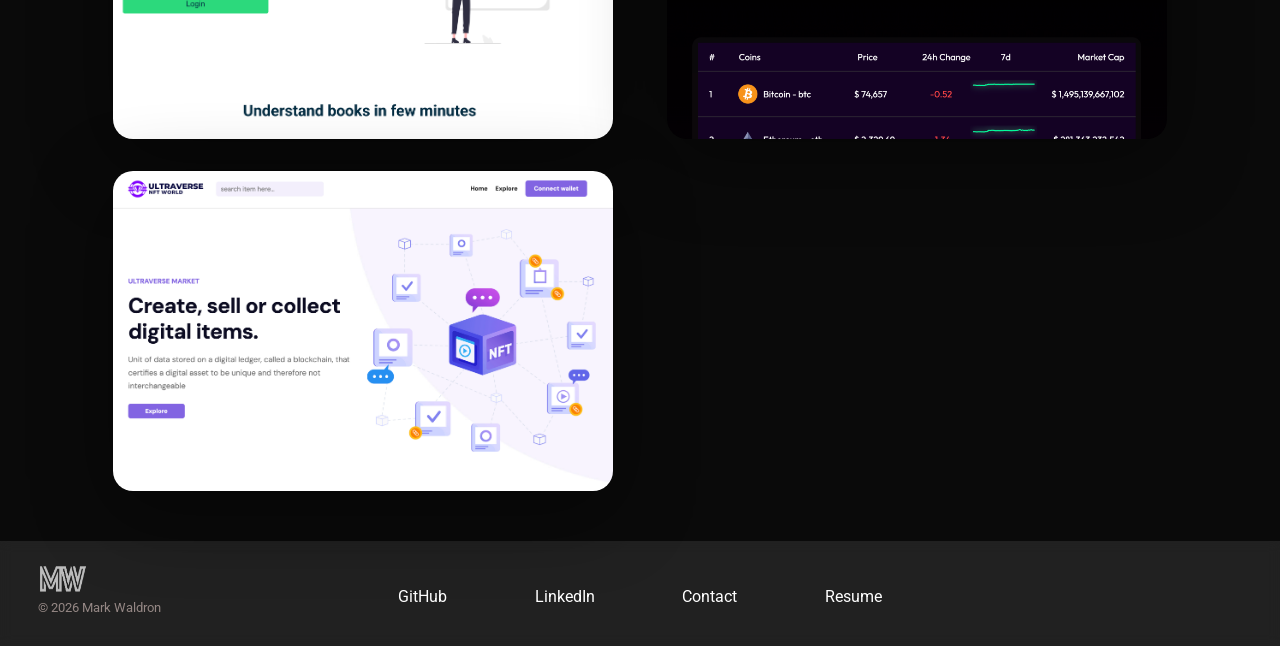
==== commit 4aa894d9: "glitch in the matrix" ====
--- a/index.html
+++ b/index.html
@@ -11,6 +11,16 @@
       src="https://kit.fontawesome.com/a09c87c1d7.js"
       crossorigin="anonymous"
     ></script>
+    <script>
+      (function () {
+        const savedTheme = localStorage.getItem("theme");
+        const isDark = savedTheme === null || savedTheme !== "light";
+
+        if (isDark) {
+          document.body.style.background = "#0a0a0a";
+        }
+      })();
+    </script>
   </head>
   <body>
     <!-- MATRIX BACKGROUND -->
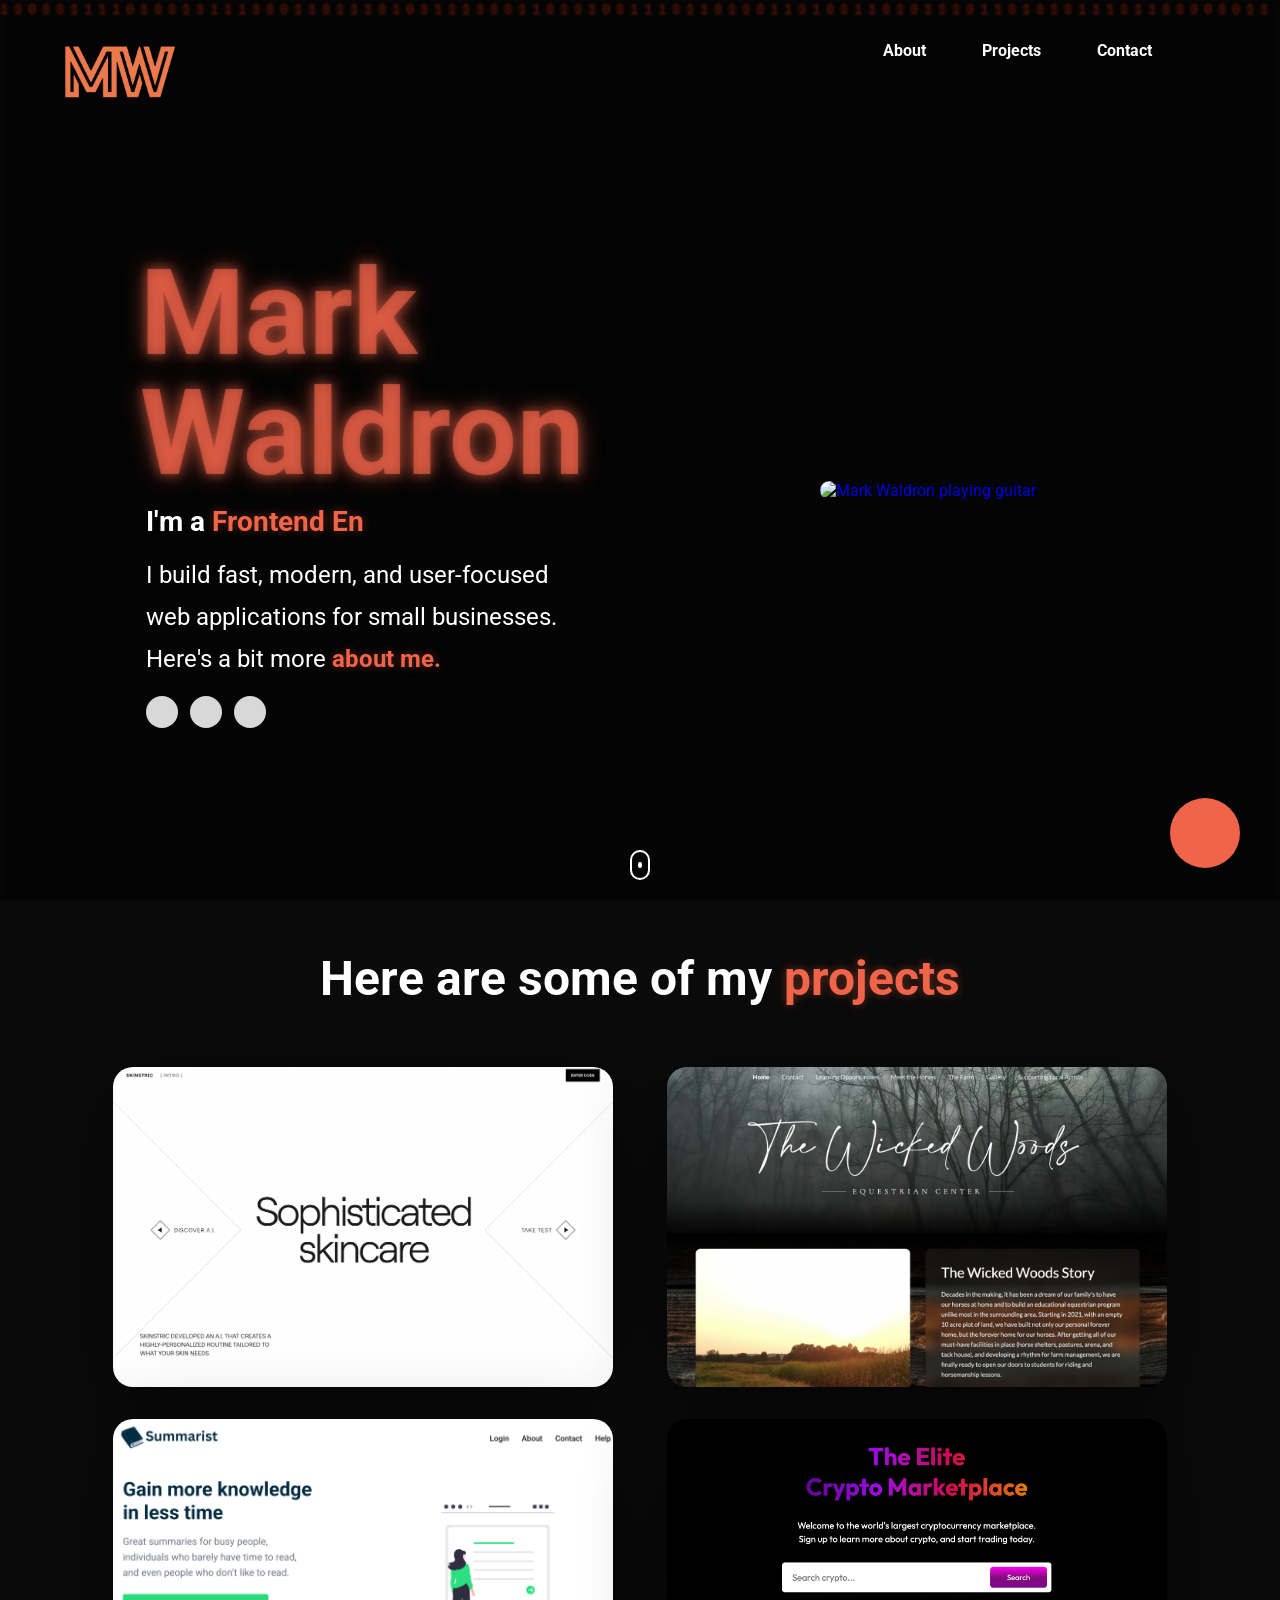
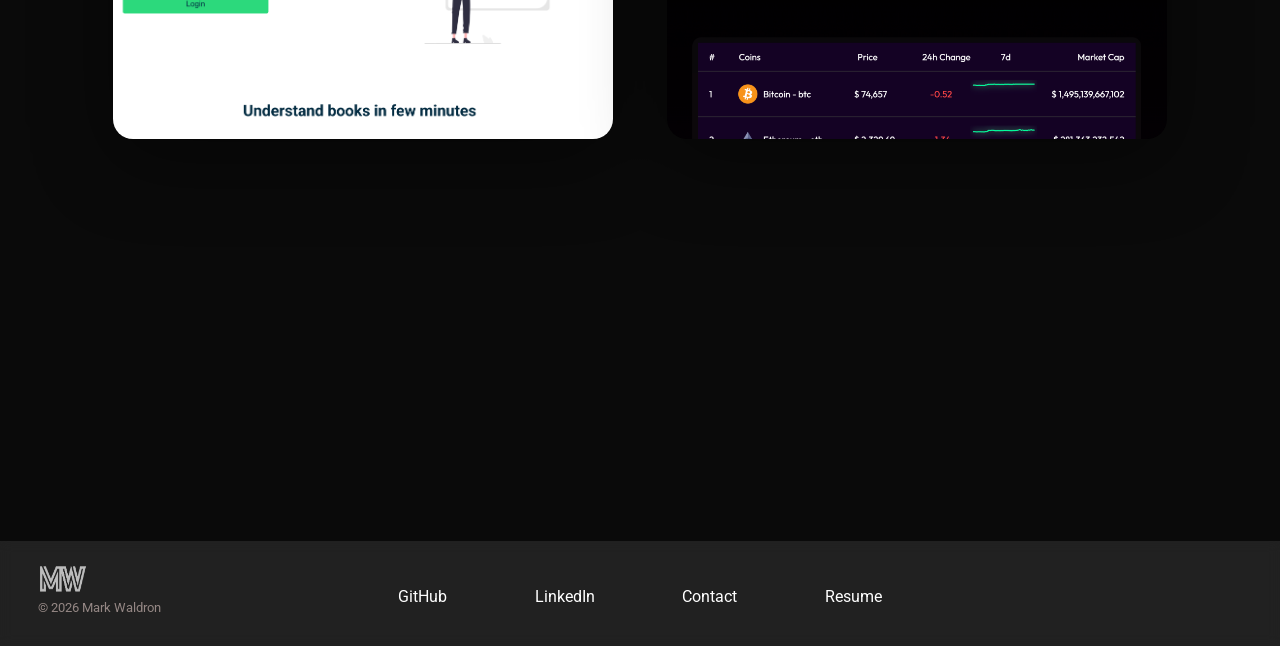
==== commit 3a24f5ee: "bedtime" ====
--- a/index.html
+++ b/index.html
@@ -165,10 +165,6 @@
           </div>
         </div>
       </header>
-
-      <button class="mail__btn click" onclick="openModalFromBottom()">
-        <i class="fa-solid fa-envelope"></i>
-      </button>
 
       <a
         href="#projects"
@@ -405,6 +401,9 @@
           </div>
         </div>
       </section>
+      <button class="mail__btn click" onclick="openModalFromBottom()">
+        <i class="fa-solid fa-envelope"></i>
+      </button>
       <footer>
         <div class="container">
           <div class="row footer__row">
--- a/styles.css
+++ b/styles.css
@@ -378,22 +378,30 @@
   height: 100%;
   pointer-events: none;
   opacity: 0;
-  transition: opacity 0.6s ease;
+  transition: opacity 0.8s ease;
+}
+.matrix-visible #matrix-back,
+.matrix-visible #matrix-mid,
+.matrix-visible #matrix-front {
+  opacity: 1;
 }
 
 #matrix-back {
   z-index: -3;
   filter: blur(1px);
+  transition-delay: 0.1s;
 }
 
 #matrix-mid {
   z-index: -2;
   filter: blur(1px);
+  transition-delay: 0.2s;
 }
 
 #matrix-front {
   z-index: -1;
   filter: blur(1px);
+  transition-delay: 0.3s;
 }
 
 .dark-theme #matrix-back,
@@ -494,7 +502,7 @@
   background-color: #f06449;
   color: white;
   position: fixed;
-  z-index: 1000;
+  z-index: 9999;
   bottom: 32px;
   right: 40px;
   transition:
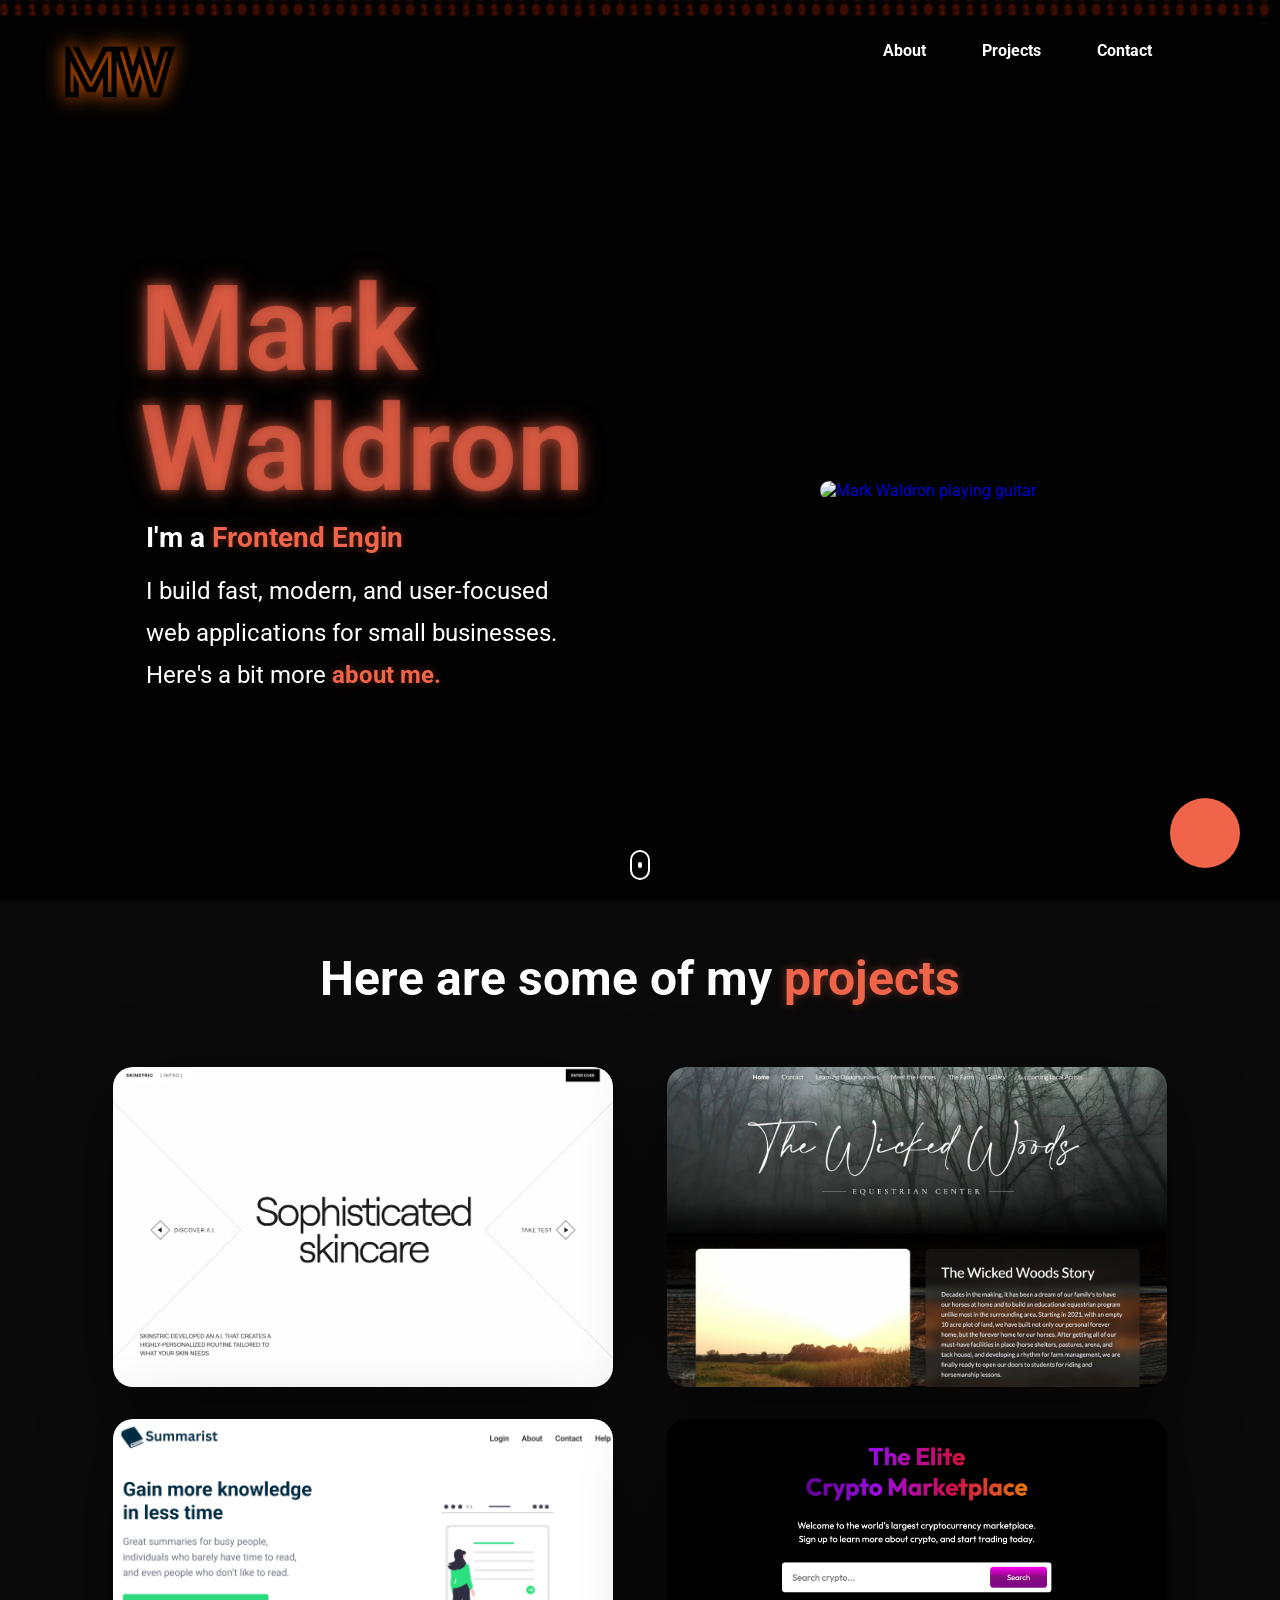
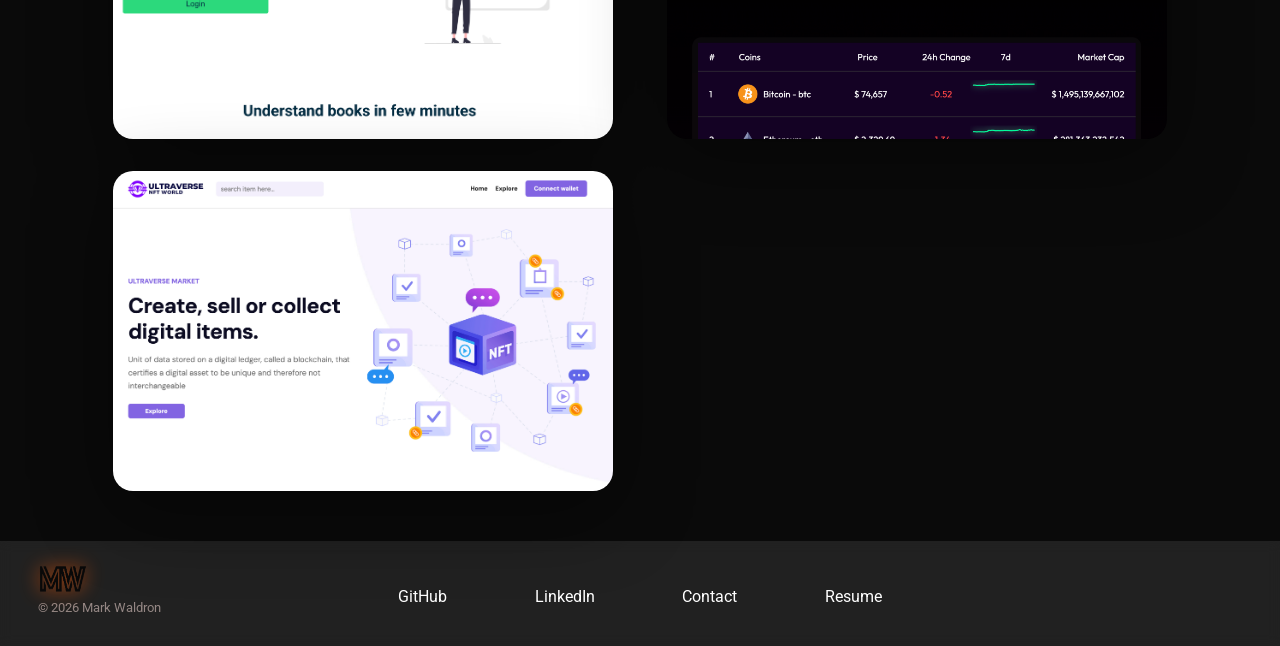
==== commit c6162b33: "4-27-26" ====
--- a/index.html
+++ b/index.html
@@ -128,19 +128,19 @@
 
             <div class="social__list">
               <a
+                href="https://github.com/markwaldron7string"
+                target="_blank"
+                class="social__link click"
+              >
+                <i class="fa-brands fa-github"></i>
+              </a>
+
+              <a
                 href="https://www.linkedin.com/in/mark-waldron-449940158"
                 target="_blank"
                 class="social__link click"
               >
                 <i class="fa-brands fa-linkedin"></i>
-              </a>
-
-              <a
-                href="https://github.com/markwaldron7string"
-                target="_blank"
-                class="social__link click"
-              >
-                <i class="fa-brands fa-github"></i>
               </a>
 
               <a
--- a/styles.css
+++ b/styles.css
@@ -161,6 +161,7 @@
 .white {
   color: white;
 }
+
 .orange {
   color: #f06449 !important;
 }
@@ -234,7 +235,12 @@
   opacity: 1;
 }
 .dark-theme .logo {
-  filter: brightness(0) saturate(100%) invert(53%) sepia(79%) saturate(495%) hue-rotate(327deg) brightness(96%) contrast(92%);
+  /* filter: brightness(0) saturate(100%) invert(53%) sepia(79%) saturate(495%) hue-rotate(327deg) brightness(96%) contrast(92%); */
+  filter: drop-shadow(0 0 10px rgb(255, 102, 0));
+}
+.dark-theme .logo:hover {
+  filter: drop-shadow(0 0 20px rgb(255, 255, 255));
+  transition: filter 0.3s ease-in-out;
 }
 .dark-theme .scroll__icon {
   border-color: white;
@@ -249,14 +255,11 @@
 }
 .dark-theme .mail__btn:hover {
   transform: translateY(-4px);
-  box-shadow: 0 10px 25px rgb(190, 110, 48);
+  box-shadow: 0 10px 25px rgb(130, 76, 35);
 }
 .dark-theme .orange {
   color: #ff7a5c;
   text-shadow: 0 0 10px rgba(240, 100, 73, 0.4);
-}
-.dark-theme .social__link {
-  color: black;
 }
 
 .reveal {
@@ -475,22 +478,44 @@
 }
 
 .social__link {
-  background-color: black;
-  color: white;
+  color: rgb(0, 0, 0);
   padding: 6px;
   width: 32px;
   height: 32px;
-  font-size: 20px;
+  font-size: 26px;
   margin-right: 12px;
   display: flex;
   justify-content: center;
   align-items: center;
-  border-radius: 50%;
-}
+}
+
 .dark-theme .social__link {
-  background-color: rgb(216, 216, 216);
-  color: black;
-  font-size: 21px;
+  color: white;
+  background: transparent;
+  box-shadow: none;
+  padding: 0;
+  width: auto;
+  height: auto;
+  font-size: 26px;
+  display: flex;
+  align-items: center;
+  justify-content: center;
+  position: relative;
+}
+
+.dark-theme .social__link:nth-child(1):hover {
+  color: #d900ff;
+  filter: drop-shadow(0 0 6px rgba(217, 0, 255, 0.6));
+}
+
+.dark-theme .social__link:nth-child(2):hover {
+  color: #0077b5;
+  filter: drop-shadow(0 0 6px rgba(0, 119, 181, 0.6));
+}
+
+.dark-theme .social__link:nth-child(3):hover {
+  color: #f06449;
+  filter: drop-shadow(0 0 6px rgba(240, 100, 73, 0.6));
 }
 
 .mail__btn {
@@ -602,7 +627,7 @@
   display: none;
 }
 .nav__link--anchor:hover {
-  transform: scale(1.15);
+  transform: scale(1.05);
 }
 
 .fa-circle-half-stroke {
@@ -786,6 +811,7 @@
 .modal__sub-title {
   margin: 12px 0 24px 0;
   font-size: 14px;
+  color: #f06449;
 }
 
 .modal__para {
@@ -1062,16 +1088,18 @@
   transition: filter 0.3s ease;
 }
 .dark-theme .footer__logo--img {
-  filter: brightness(0) invert(1);
-
+  transition: filter 0.3s ease;
+  filter: drop-shadow(0 0 10px rgb(255, 89, 0));
 }
 
 .footer__copyright a:hover .footer__logo--img {
-  filter: brightness(0) saturate(60%) invert(35%) sepia(4%) saturate(100%) hue-rotate(45deg);
+  /* filter: brightness(0) saturate(60%) invert(35%) sepia(4%) saturate(100%) hue-rotate(45deg); */
+  filter: drop-shadow(0 0 10px rgb(255, 255, 255));
   transition: filter 0.3s ease;
 }
 .dark-theme .footer__copyright a:hover .footer__logo--img {
-  filter: brightness(0) saturate(100%) invert(55%) sepia(24%) saturate(500%) hue-rotate(5deg);
+  /* filter: brightness(0) saturate(100%) invert(55%) sepia(24%) saturate(500%) hue-rotate(5deg); */
+  filter: drop-shadow(0 0 10px rgb(255, 255, 255));
   transition: filter 0.3s ease;
 }
 
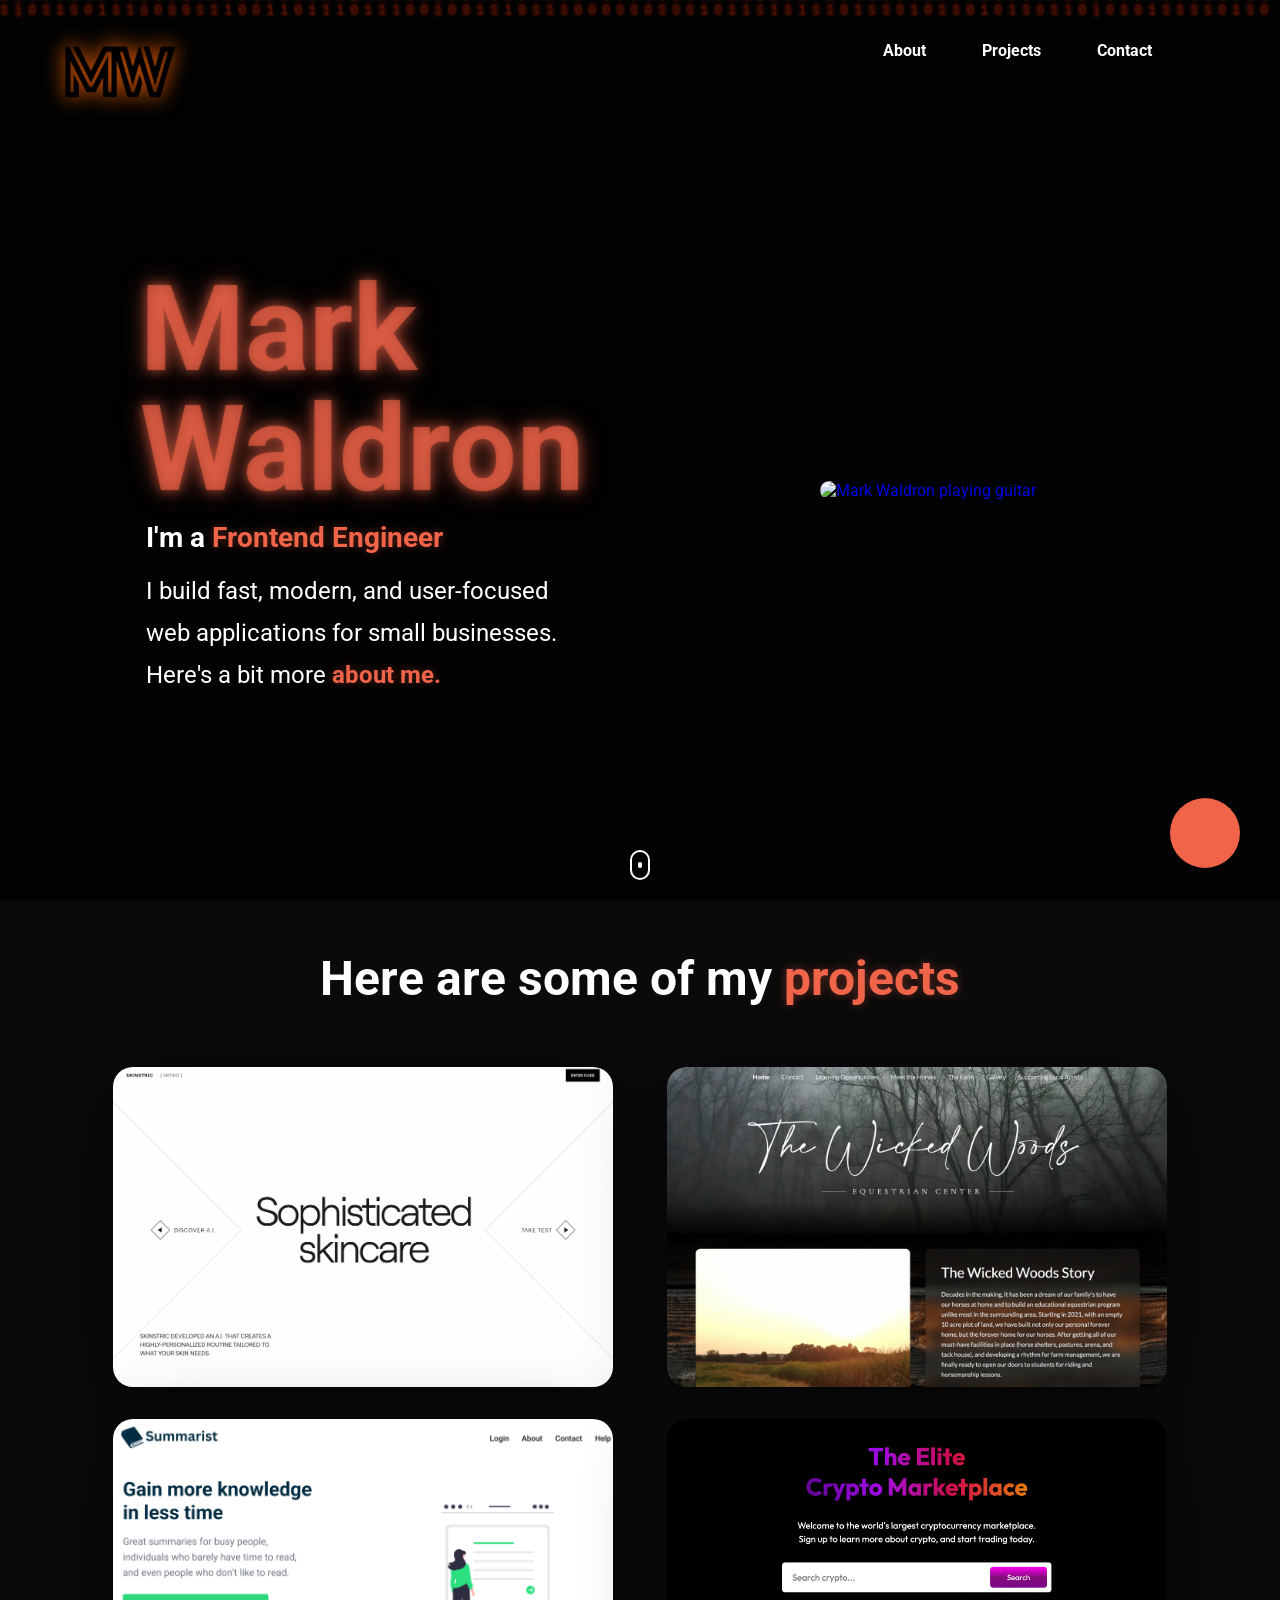
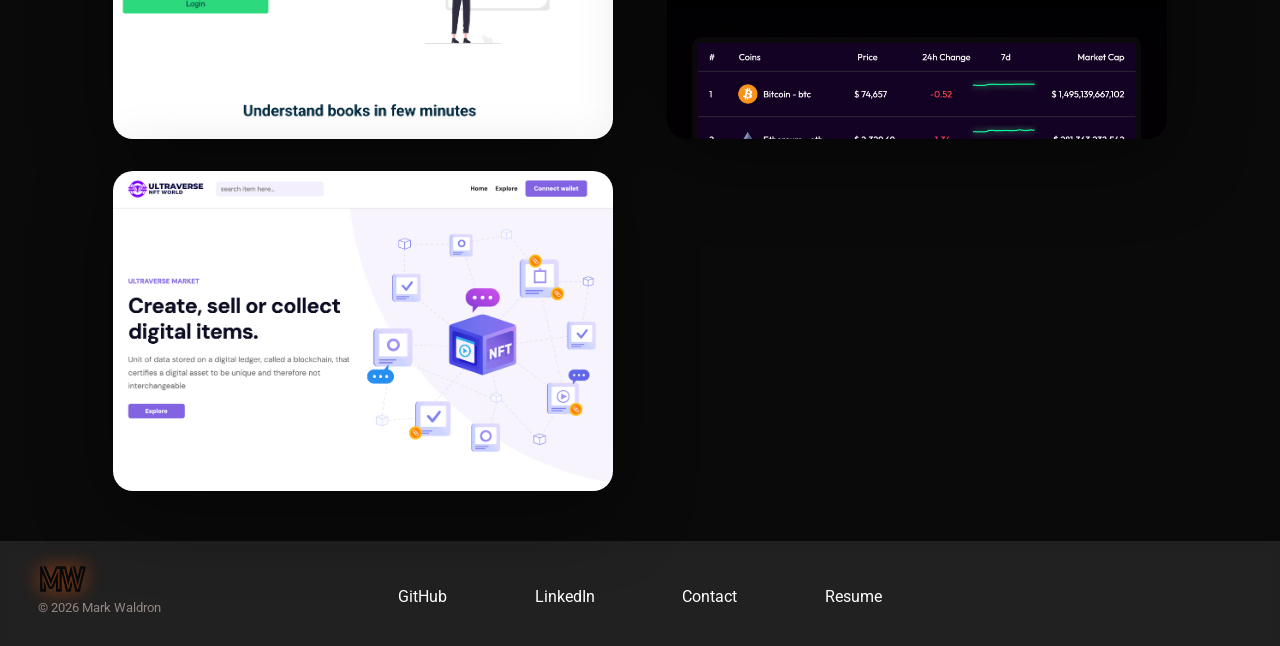
==== commit e3bcea01: "praying" ====
--- a/index.html
+++ b/index.html
@@ -17,7 +17,9 @@
         const isDark = savedTheme === null || savedTheme !== "light";
 
         if (isDark) {
-          document.body.style.background = "#0a0a0a";
+          document.addEventListener("DOMContentLoaded", () => {
+            document.body.classList.add("dark-theme");
+          });
         }
       })();
     </script>
--- a/styles.css
+++ b/styles.css
@@ -14,7 +14,7 @@
 
 body {
   margin: 0;
-  background-color: white;
+  background-color: #0a0a0a;
   transition: transform 0.4s ease, opacity 0.4s ease;
 }
 
@@ -213,7 +213,6 @@
 }
 .dark-theme .title {
   color: rgba(240, 100, 73, 0.15); /* faint fill */
-
   text-shadow:
     0 0 1px rgba(240, 100, 73, 0.6),
     0 0 12px rgba(240, 100, 73, 0.6),
@@ -234,12 +233,20 @@
 .dark-theme #matrix {
   opacity: 1;
 }
+
+.logo {
+  transform: translateZ(0);
+  will-change: filter;
+}
+
 .dark-theme .logo {
   /* filter: brightness(0) saturate(100%) invert(53%) sepia(79%) saturate(495%) hue-rotate(327deg) brightness(96%) contrast(92%); */
   filter: drop-shadow(0 0 10px rgb(255, 102, 0));
+  -webkit-filter: drop-shadow(0 0 10px rgb(255, 102, 0));
 }
 .dark-theme .logo:hover {
   filter: drop-shadow(0 0 20px rgb(255, 255, 255));
+  -webkit-filter: drop-shadow(0 0 20px rgb(255, 255, 255));
   transition: filter 0.3s ease-in-out;
 }
 .dark-theme .scroll__icon {
@@ -1090,16 +1097,19 @@
 .dark-theme .footer__logo--img {
   transition: filter 0.3s ease;
   filter: drop-shadow(0 0 10px rgb(255, 89, 0));
+  -webkit-filter: drop-shadow(0 0 10px rgb(255, 89, 0));
 }
 
 .footer__copyright a:hover .footer__logo--img {
   /* filter: brightness(0) saturate(60%) invert(35%) sepia(4%) saturate(100%) hue-rotate(45deg); */
   filter: drop-shadow(0 0 10px rgb(255, 255, 255));
+  -webkit-filter: drop-shadow(0 0 10px rgb(255, 255, 255));
   transition: filter 0.3s ease;
 }
 .dark-theme .footer__copyright a:hover .footer__logo--img {
   /* filter: brightness(0) saturate(100%) invert(55%) sepia(24%) saturate(500%) hue-rotate(5deg); */
   filter: drop-shadow(0 0 10px rgb(255, 255, 255));
+  -webkit-filter: drop-shadow(0 0 10px rgb(255, 255, 255));
   transition: filter 0.3s ease;
 }
 
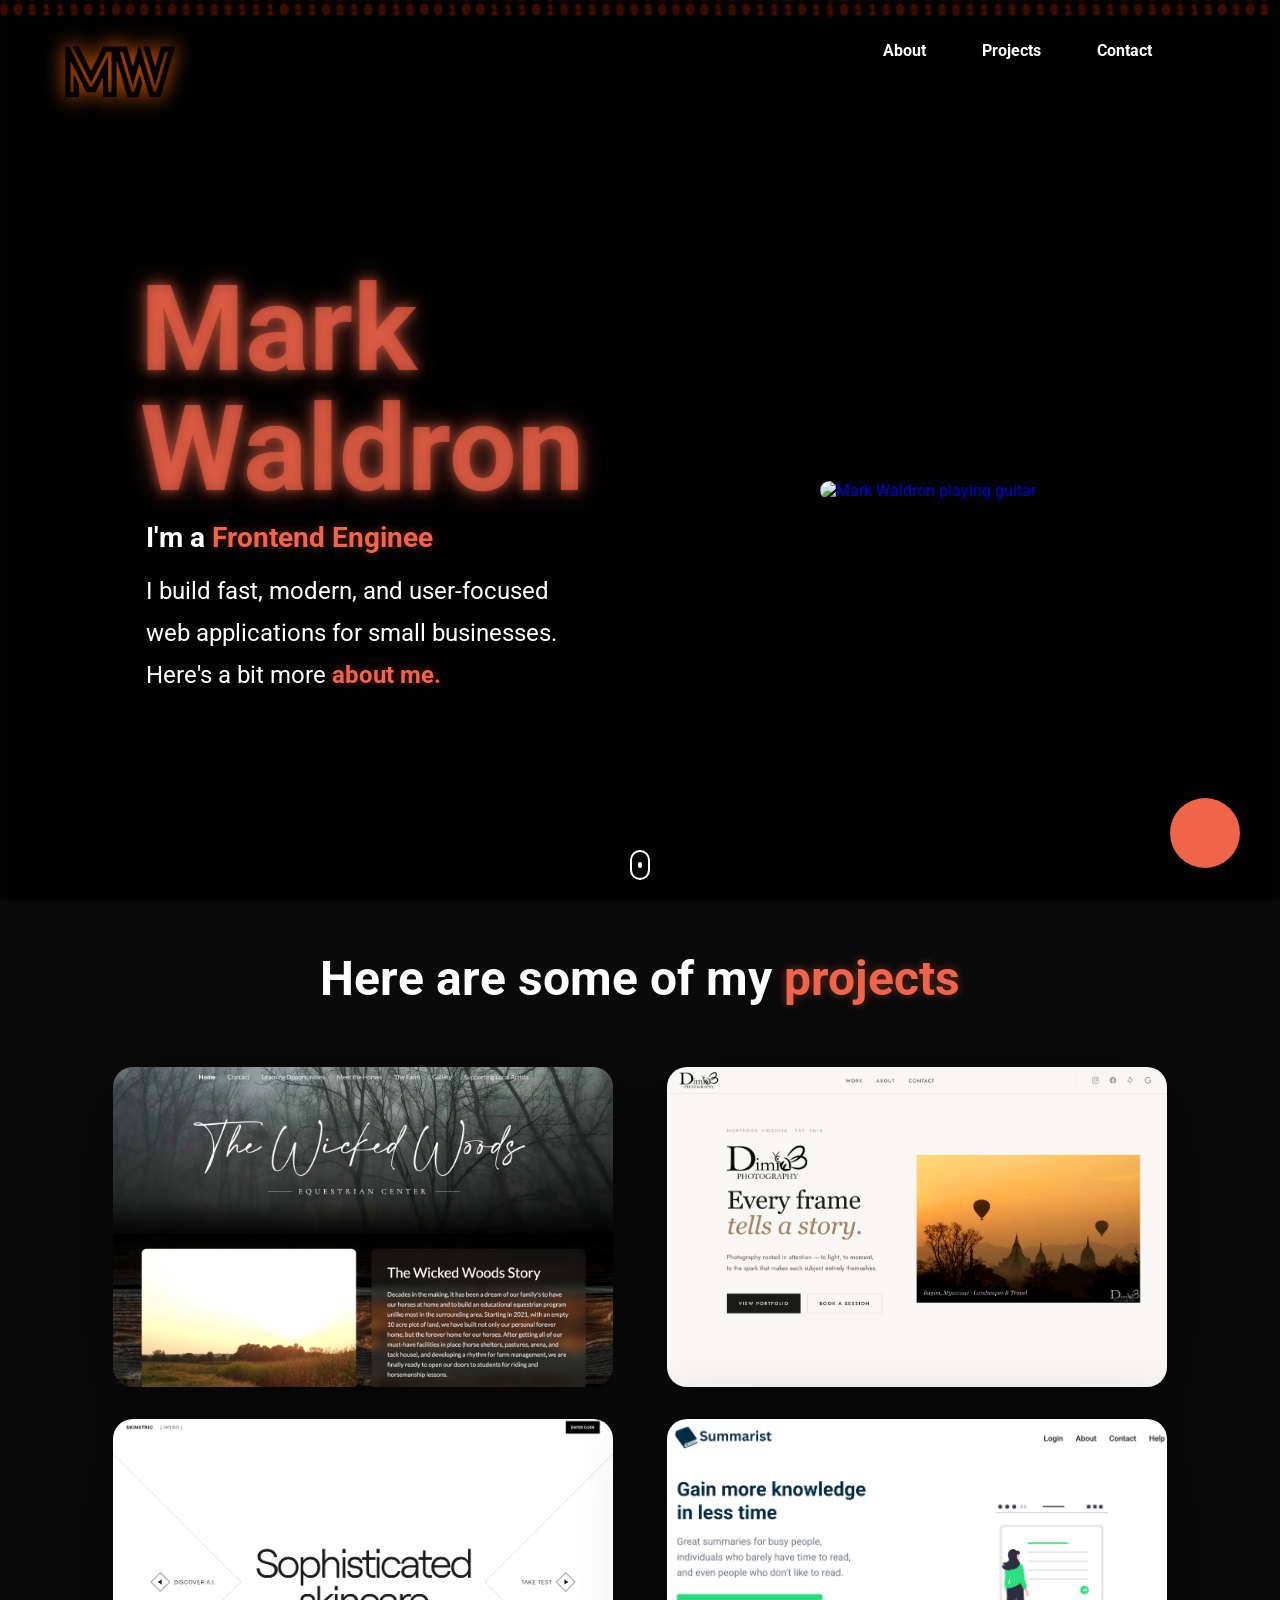
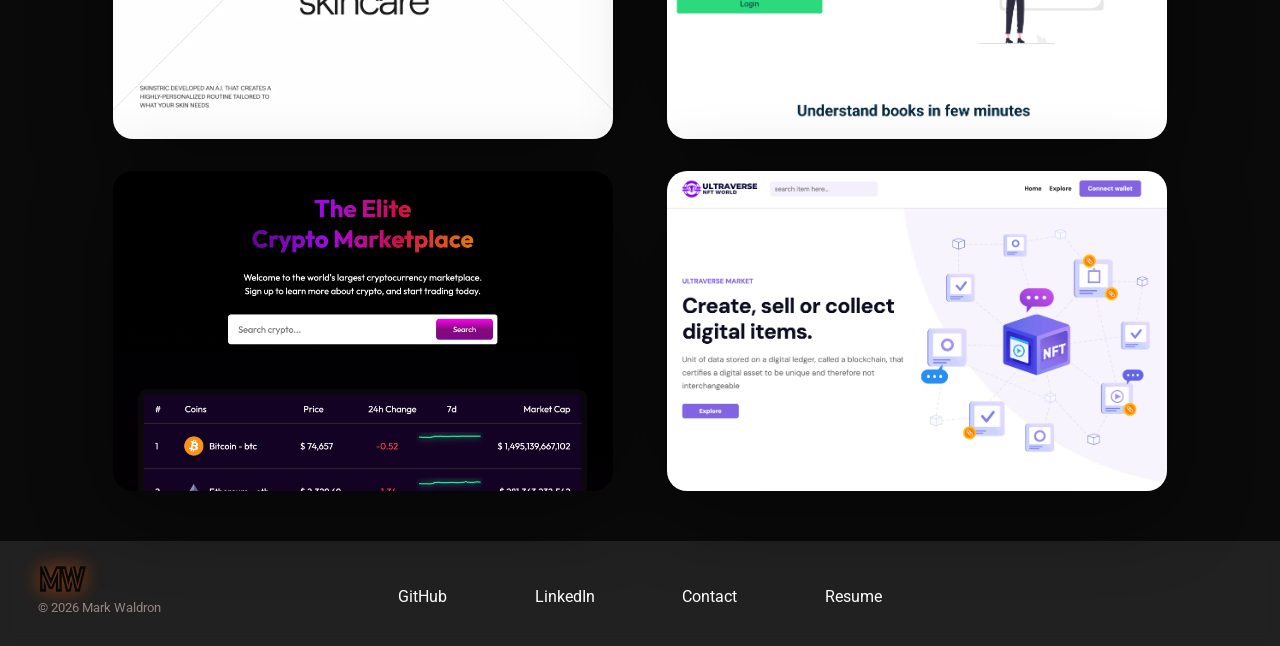
==== commit 6af6825f: "add dimibphoto" ====
--- a/index.html
+++ b/index.html
@@ -242,36 +242,7 @@
               <span class="orange">projects</span>
             </h1>
             <ul class="project__list">
-              <!-- Skinstric -->
-              <li class="project reveal">
-                <a
-                  href="https://skinstric-app-tau.vercel.app/"
-                  target="_blank"
-                  class="project__link"
-                >
-                  <div class="project__wrapper">
-                    <button class="project__info-btn">
-                      <i class="fa-solid fa-info"></i>
-                    </button>
-                    <img
-                      src="./assets/skinstric.png"
-                      class="project__img"
-                      alt="Skinstric"
-                    />
-                    <div class="project__wrapper--bg"></div>
-                    <div class="project__description">
-                      <h3 class="project__description--title">Skinstric</h3>
-                      <h4 class="project__description--sub-title">
-                        React, Next.js, Tailwind, AI Integration
-                      </h4>
-                      <p class="project__description--para">
-                        AI-powered skincare analysis app with personalized
-                        recommendations.
-                      </p>
-                    </div>
-                  </div>
-                </a>
-              </li>
+              
               <!-- Wicked Woods -->
               <li class="project reveal">
                 <a
@@ -303,6 +274,71 @@
                   </div>
                 </a>
               </li>
+
+              <!-- Dimi B Photo -->
+              <li class="project reveal">
+                <a
+                  href="https://www.dimibphoto.com/"
+                  target="_blank"
+                  class="project__link"
+                >
+                  <div class="project__wrapper">
+                    <button class="project__info-btn">
+                      <i class="fa-solid fa-info"></i>
+                    </button>
+                    <img
+                      src="./assets/dimibphoto.jpg"
+                      class="project__img"
+                      alt="DimiB Photo"
+                    />
+                    <div class="project__wrapper--bg"></div>
+                    <div class="project__description">
+                      <h3 class="project__description--title">
+                        DimiB Photography
+                      </h3>
+                      <h4 class="project__description--sub-title">
+                        HTML, CSS, JavaScript, EmailJS Integration
+                      </h4>
+                      <p class="project__description--para">
+                        Portfolio site for a wedding and portrait photographer, 
+                        featuring a gallery, contact form, and responsive design.
+                      </p>
+                    </div>
+                  </div>
+                </a>
+              </li>
+
+              <!-- Skinstric -->
+              <li class="project reveal">
+                <a
+                  href="https://skinstric-app-tau.vercel.app/"
+                  target="_blank"
+                  class="project__link"
+                >
+                  <div class="project__wrapper">
+                    <button class="project__info-btn">
+                      <i class="fa-solid fa-info"></i>
+                    </button>
+                    <img
+                      src="./assets/skinstric.png"
+                      class="project__img"
+                      alt="Skinstric"
+                    />
+                    <div class="project__wrapper--bg"></div>
+                    <div class="project__description">
+                      <h3 class="project__description--title">Skinstric</h3>
+                      <h4 class="project__description--sub-title">
+                        React, Next.js, Tailwind, AI Integration
+                      </h4>
+                      <p class="project__description--para">
+                        AI-powered skincare analysis app with personalized
+                        recommendations.
+                      </p>
+                    </div>
+                  </div>
+                </a>
+              </li>
+
               <!-- Summarist -->
               <li class="project reveal">
                 <a
@@ -336,6 +372,7 @@
                   </div>
                 </a>
               </li>
+
               <!-- Cryptogram -->
               <li class="project reveal">
                 <a
--- a/styles.css
+++ b/styles.css
@@ -243,12 +243,13 @@
   /* filter: brightness(0) saturate(100%) invert(53%) sepia(79%) saturate(495%) hue-rotate(327deg) brightness(96%) contrast(92%); */
   filter: drop-shadow(0 0 10px rgb(255, 102, 0));
   -webkit-filter: drop-shadow(0 0 10px rgb(255, 102, 0));
+  transition: filter 0.3s ease;
 }
 .dark-theme .logo:hover {
-  filter: drop-shadow(0 0 20px rgb(255, 255, 255));
-  -webkit-filter: drop-shadow(0 0 20px rgb(255, 255, 255));
-  transition: filter 0.3s ease-in-out;
-}
+  filter: drop-shadow(0 0 20px rgb(0, 255, 255));
+  -webkit-filter: drop-shadow(0 0 20px rgb(0, 255, 255));
+}
+
 .dark-theme .scroll__icon {
   border-color: white;
 }
@@ -1088,29 +1089,24 @@
   color: white;
 }
 
+/* BASE */
 .footer__logo--img {
   width: 50px;
   height: 30px;
   display: block;
-  transition: filter 0.3s ease;
-}
+  transition: filter 0.3s ease; /* ✅ ONLY here */
+}
+
+/* DARK MODE DEFAULT */
 .dark-theme .footer__logo--img {
-  transition: filter 0.3s ease;
   filter: drop-shadow(0 0 10px rgb(255, 89, 0));
   -webkit-filter: drop-shadow(0 0 10px rgb(255, 89, 0));
 }
 
+/* HOVER (ALL MODES) */
 .footer__copyright a:hover .footer__logo--img {
-  /* filter: brightness(0) saturate(60%) invert(35%) sepia(4%) saturate(100%) hue-rotate(45deg); */
-  filter: drop-shadow(0 0 10px rgb(255, 255, 255));
-  -webkit-filter: drop-shadow(0 0 10px rgb(255, 255, 255));
-  transition: filter 0.3s ease;
-}
-.dark-theme .footer__copyright a:hover .footer__logo--img {
-  /* filter: brightness(0) saturate(100%) invert(55%) sepia(24%) saturate(500%) hue-rotate(5deg); */
-  filter: drop-shadow(0 0 10px rgb(255, 255, 255));
-  -webkit-filter: drop-shadow(0 0 10px rgb(255, 255, 255));
-  transition: filter 0.3s ease;
+  filter: drop-shadow(0 0 10px rgb(0, 255, 255));
+  -webkit-filter: drop-shadow(0 0 10px rgb(0, 255, 255));
 }
 
 .footer__copyright {
